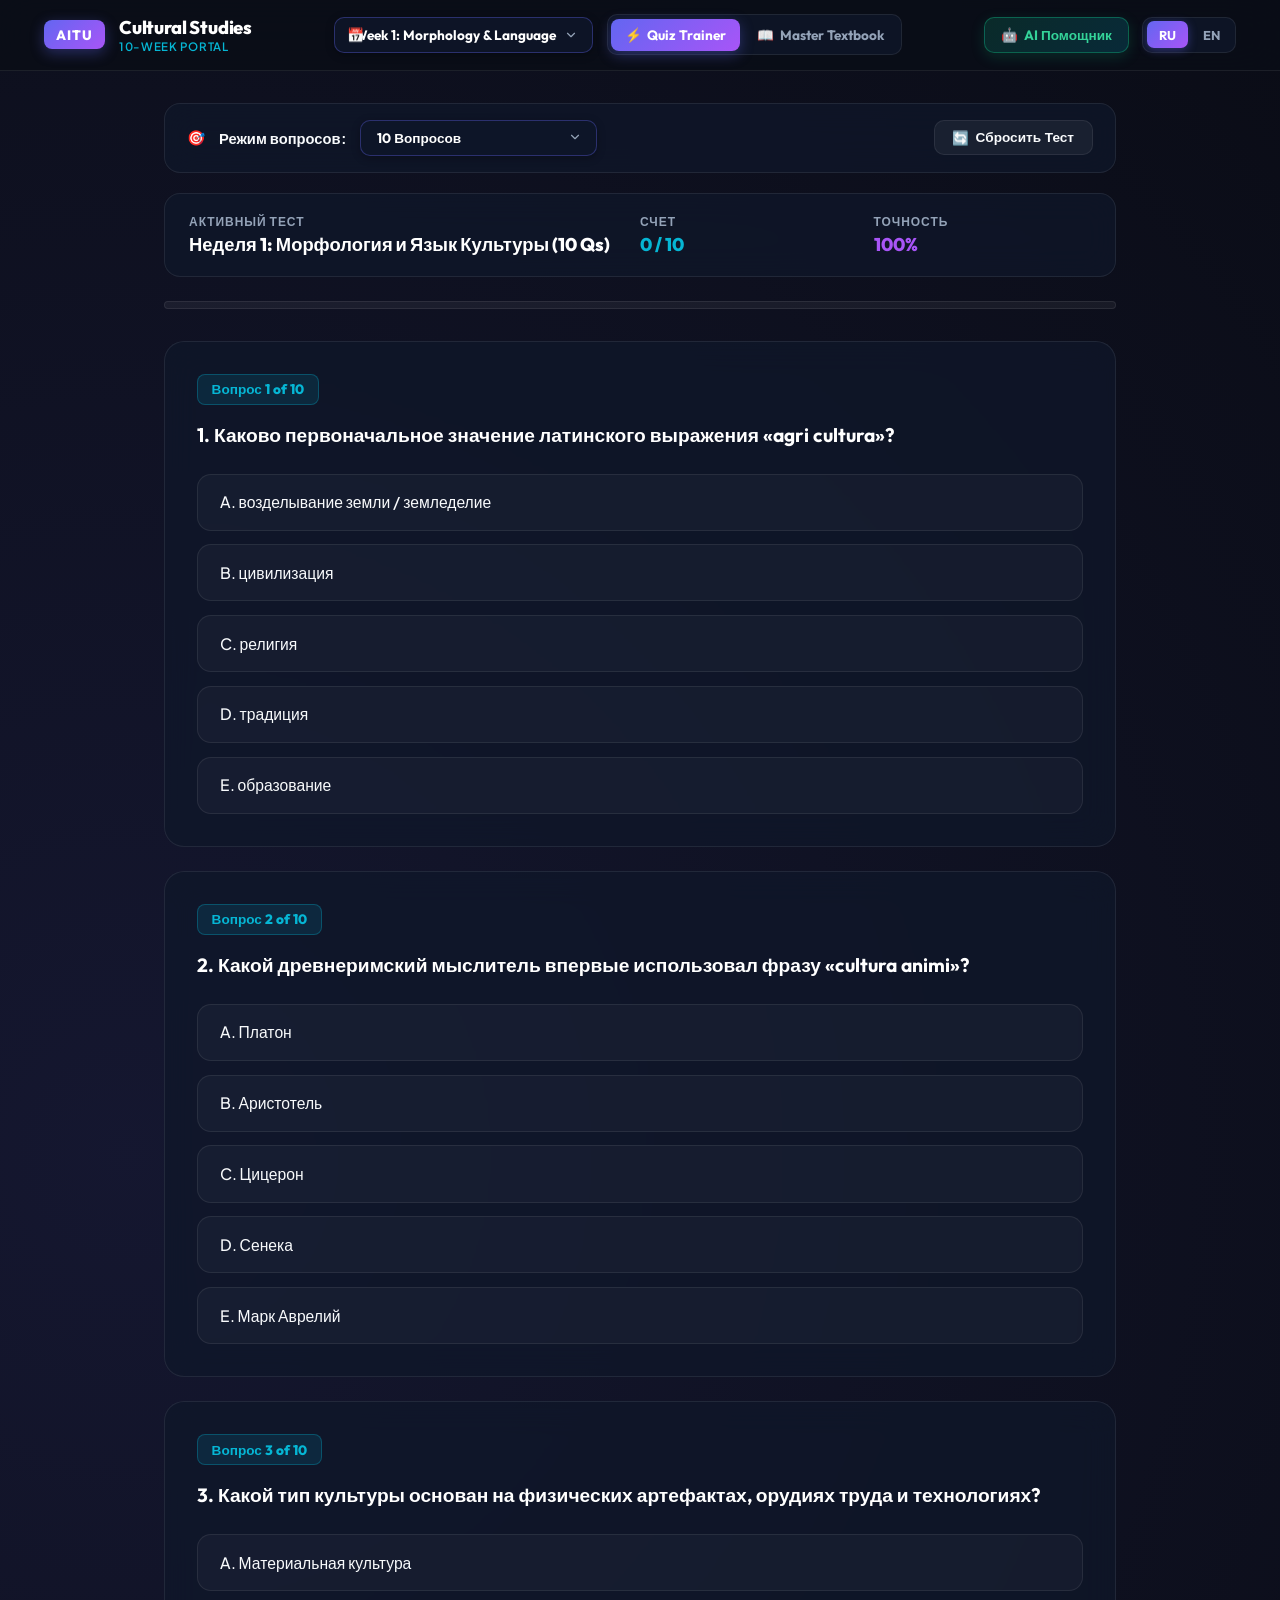
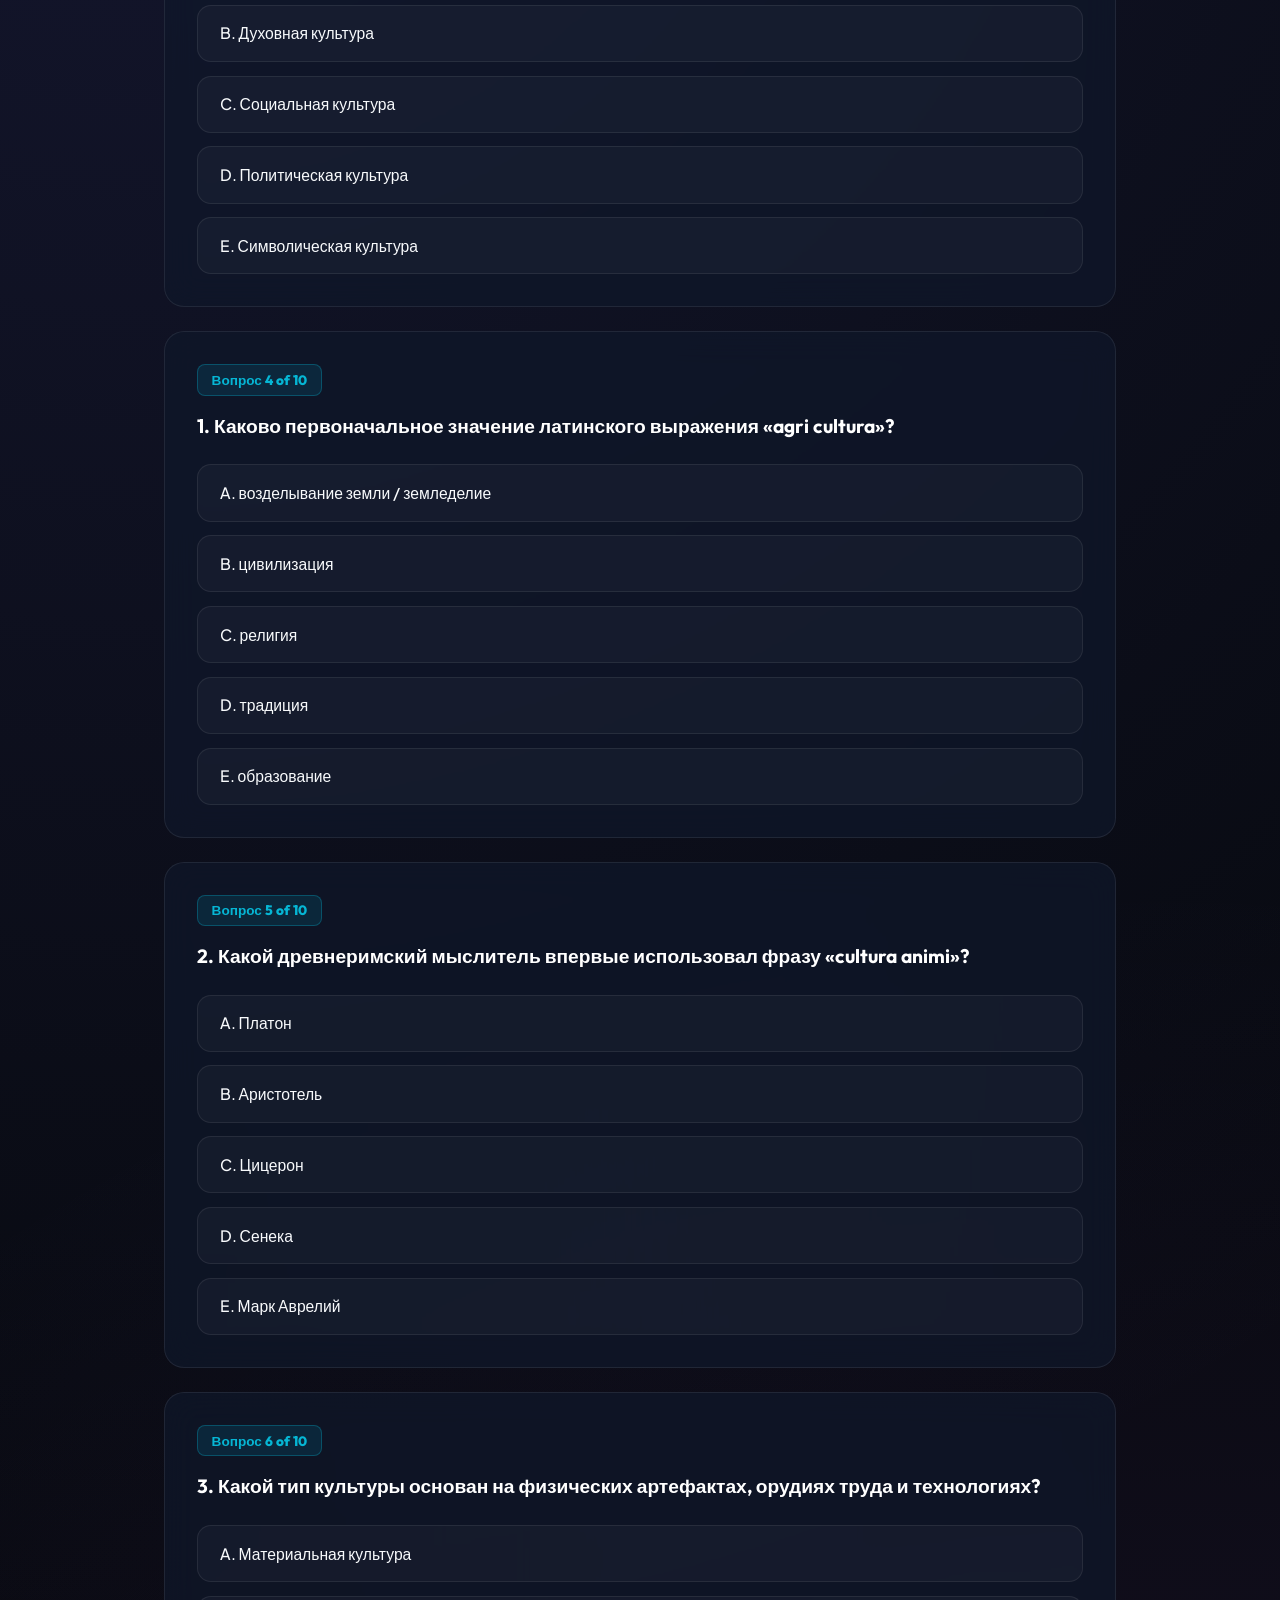
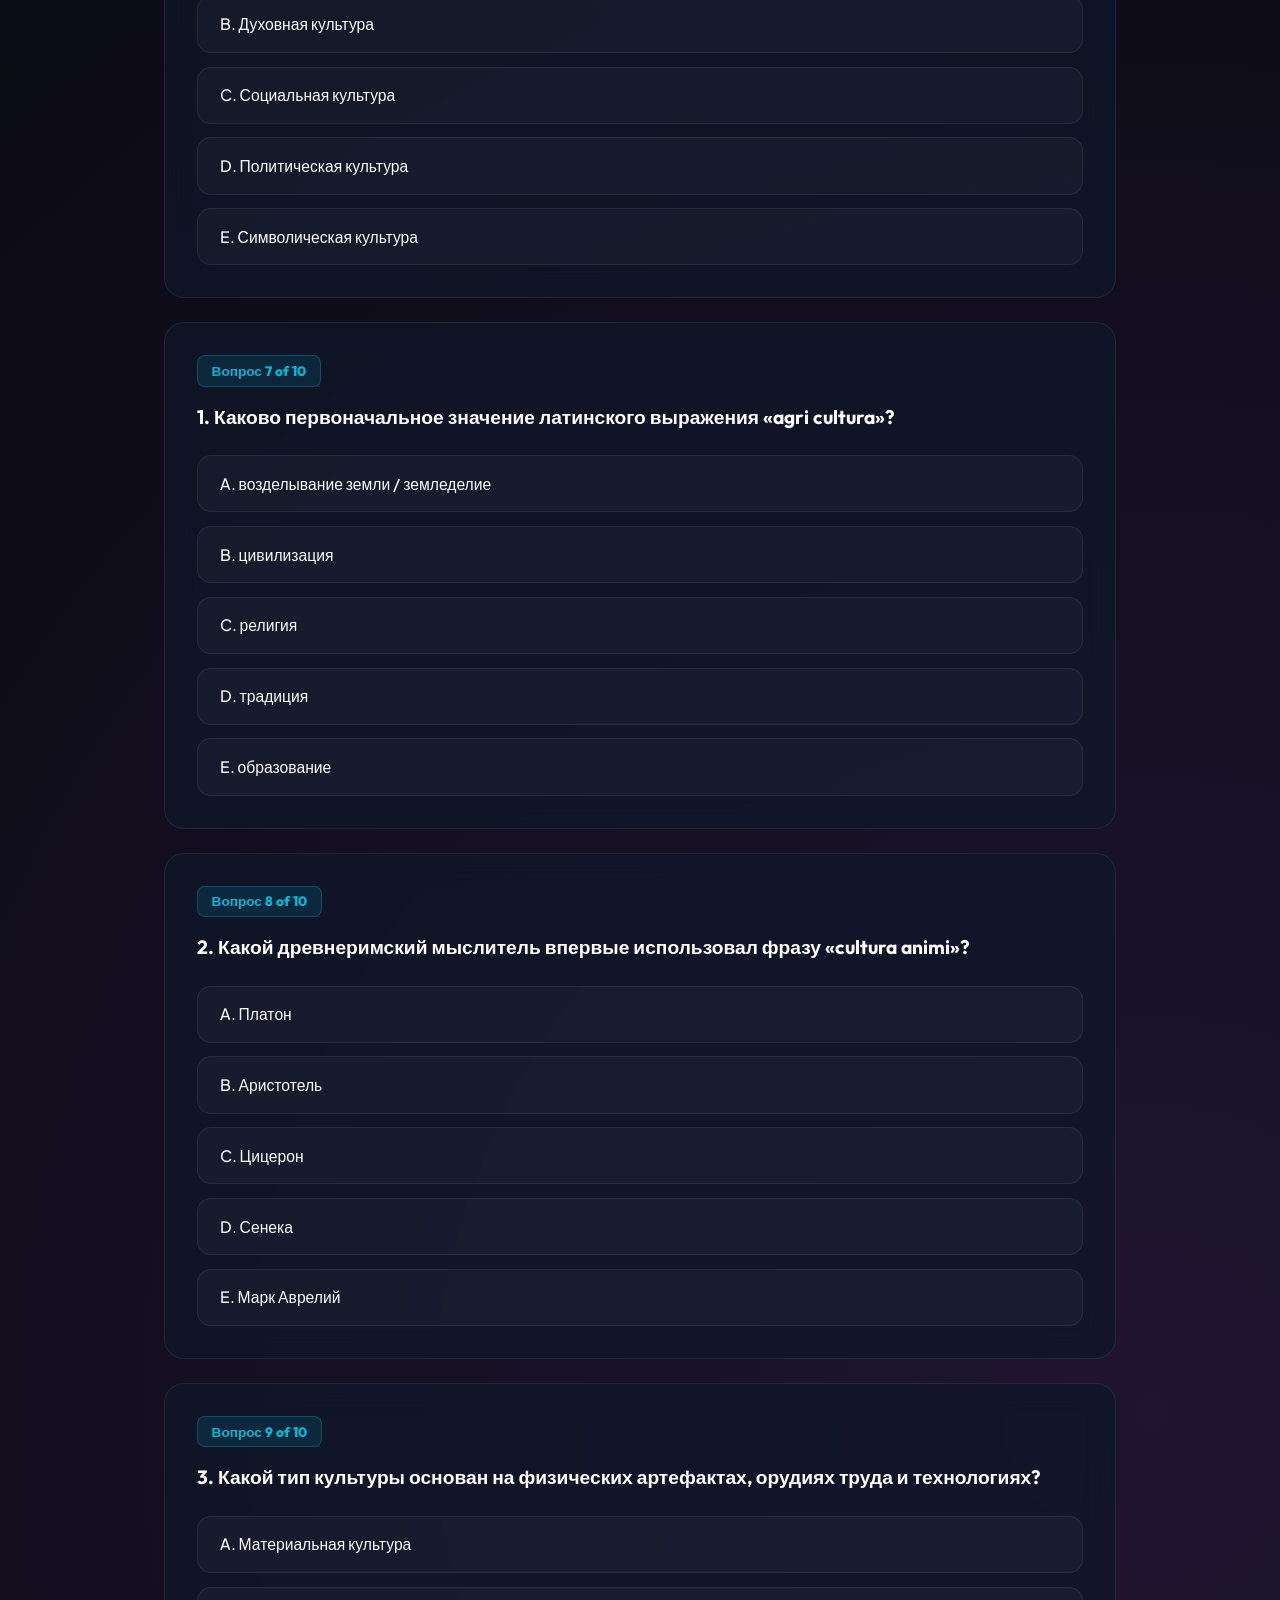
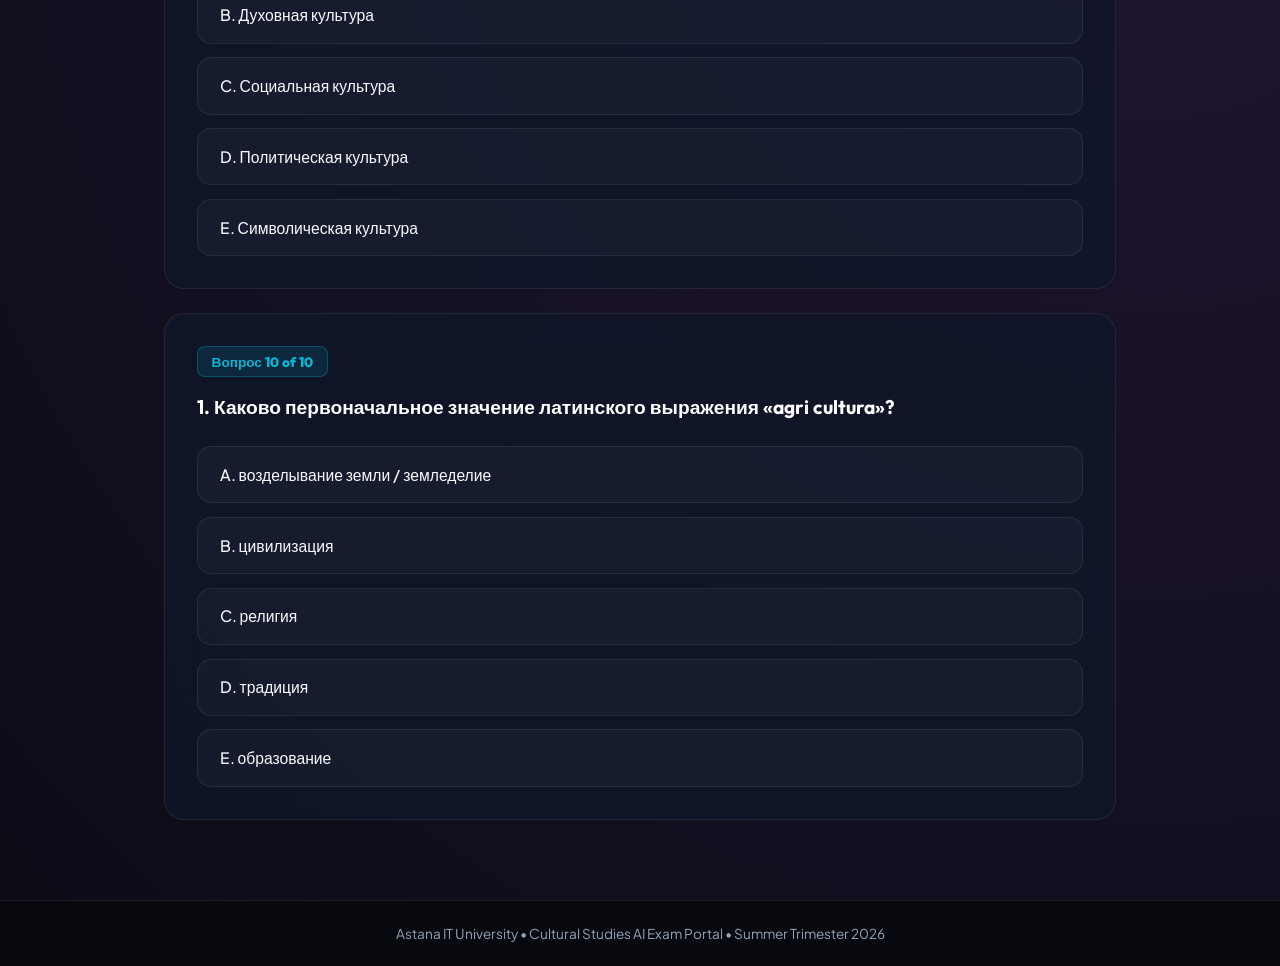
==== website/index.html @ 7fe69f66 "Rewrite all 20 web textbook chapters and fix critical script-loading bug Content: - Rewrite every RU" ====
<!DOCTYPE html>
<html lang="ru">
<head>
    <meta charset="UTF-8">
    <meta name="viewport" content="width=device-width, initial-scale=1.0, maximum-scale=1.0, user-scalable=no">
    <title>Cultural Studies — Mobile Optimized Exam & AI Assistant Portal</title>
    <!-- Google Fonts -->
    <link rel="preconnect" href="https://fonts.googleapis.com">
    <link rel="preconnect" href="https://fonts.gstatic.com" crossorigin>
    <link href="https://fonts.googleapis.com/css2?family=Plus+Jakarta+Sans:wght@400;500;600;700;800&family=Outfit:wght@500;600;700;800&display=swap" rel="stylesheet">
    <link rel="stylesheet" href="css/styles.css?v=20260728_8">
</head>
<body>

    <!-- Premium Glass Header Navigation -->
    <header class="app-header">
        <div class="header-container">
            <!-- Brand Logo -->
            <div class="logo-group">
                <div class="logo-badge">AITU</div>
                <div class="logo-text">
                    <span class="brand-title">Cultural Studies</span>
                    <span class="brand-sub" id="app-logo-title">10-Week Portal</span>
                </div>
            </div>

            <!-- Header Middle: Week Selector & View Mode -->
            <div class="header-center">
                <!-- Scalable 10-Week Selector Dropdown -->
                <div class="custom-select-wrapper">
                    <span class="select-icon">📅</span>
                    <select id="week-select-dropdown" class="custom-select" onchange="switchWeek(this.value)">
                        <option value="1" selected>Week 1: Morphology & Language</option>
                        <option value="2">Week 2: Semiotics & Anatomy</option>
                        <option value="3" disabled>🔒 Week 3 (Upcoming)</option>
                        <option value="4" disabled>🔒 Week 4 (Upcoming)</option>
                        <option value="5" disabled>🔒 Week 5 (Upcoming)</option>
                        <option value="6" disabled>🔒 Week 6 (Upcoming)</option>
                        <option value="7" disabled>🔒 Week 7 (Upcoming)</option>
                        <option value="8" disabled>🔒 Week 8 (Upcoming)</option>
                        <option value="9" disabled>🔒 Week 9 (Upcoming)</option>
                        <option value="10" disabled>🔒 Week 10 (Upcoming)</option>
                        <option value="all">🔥 Full Course Mega-Test</option>
                    </select>
                </div>

                <!-- Main View Toggle -->
                <div class="view-toggle-group">
                    <button class="view-btn active" id="tab-quiz" onclick="switchMainView('quiz')">
                        <span class="btn-icon">⚡</span> <span id="txt-tab-quiz">Quiz Trainer</span>
                    </button>
                    <button class="view-btn highlight-btn" id="tab-main" onclick="switchMainView('main')">
                        <span class="btn-icon">📖</span> <span id="txt-tab-main">Master Textbook</span>
                    </button>
                </div>
            </div>

            <!-- Header Right: AI Assistant & Language Switcher -->
            <div class="header-right">
                <!-- AI Quick Answer Trigger Button -->
                <button class="ai-trigger-btn" onclick="toggleAiDrawer()">
                    <span class="ai-sparkle">🤖</span>
                    <span id="txt-ai-btn">AI Exam Assistant</span>
                </button>

                <!-- Instant Segmented Language Switcher -->
                <div class="lang-segmented-control">
                    <button class="lang-segment active" id="lang-ru" onclick="switchLanguage('ru')">RU</button>
                    <button class="lang-segment" id="lang-en" onclick="switchLanguage('en')">EN</button>
                </div>
            </div>
        </div>
    </header>

    <!-- Floating AI Oral Answer Drawer (Mobile Bottom Sheet) -->
    <div class="ai-drawer" id="ai-drawer">
        <div class="ai-drawer-header">
            <div class="ai-title">
                <span class="ai-icon">🤖</span>
                <div>
                    <h3>AI Oral Exam Helper</h3>
                    <p id="ai-subtitle">Direct English oral exam answer</p>
                </div>
            </div>
            <button class="ai-close-btn" onclick="toggleAiDrawer()">✕</button>
        </div>
        
        <div class="ai-drawer-body">
            <div class="ai-input-group">
                <textarea id="ai-prompt-input" rows="2" placeholder="Задайте вопрос учителя (напр. 'В чем суть Cultura Animi Цицерона?')..."></textarea>
                <button class="ai-submit-btn" id="ai-submit-btn" onclick="askAiAssistant()">
                    <span>⚡ Получить ответ из лекций</span>
                </button>
            </div>

            <!-- Output Box -->
            <div class="ai-output-box" id="ai-output-box" style="display: none;">
                <div class="ai-status" id="ai-status-indicator">✨ Direct English Answer:</div>
                <div class="ai-response-text" id="ai-response-text"></div>
                <button class="ai-copy-btn" onclick="copyAiResponse()">📋 Copy Text</button>
            </div>
        </div>
    </div>

    <!-- Main Container -->
    <main class="main-content">
        <div class="content-wrapper">

            <!-- Controls & Selector Bar (For Quiz Mode) -->
            <div class="control-panel" id="quiz-control-panel">
                <div class="mode-selector">
                    <span class="panel-icon">🎯</span>
                    <label for="q-count-select" id="lbl-q-mode">Questions Mode:</label>
                    <div class="custom-select-wrapper small-select">
                        <select id="q-count-select" class="custom-select" onchange="changeQuestionCount(this.value)">
                            <option value="10" selected>10 Questions</option>
                            <option value="30">30 Questions</option>
                            <option value="50">50 Questions</option>
                            <option value="100">100 Questions (Mega Mode)</option>
                        </select>
                    </div>
                </div>
                <button class="reset-btn" id="btn-restart" onclick="resetCurrentQuiz()">
                    <span class="btn-icon">🔄</span> Restart Test
                </button>
            </div>

            <!-- Stats Bar (For Quiz Mode) -->
            <div class="stats-bar" id="quiz-stats-bar">
                <div class="stat-card">
                    <span class="stat-label" id="lbl-active-test">Active Test</span>
                    <span class="stat-value" id="quiz-title">Week 1: Morphology & Language</span>
                </div>
                <div class="stat-card">
                    <span class="stat-label" id="lbl-score">Score</span>
                    <span class="stat-value highlight-cyan" id="score-counter">0 / 10</span>
                </div>
                <div class="stat-card">
                    <span class="stat-label" id="lbl-accuracy">Accuracy</span>
                    <span class="stat-value highlight-purple" id="accuracy-counter">100%</span>
                </div>
            </div>

            <!-- Progress Bar (For Quiz Mode) -->
            <div class="progress-container" id="quiz-progress-container">
                <div class="progress-bar" id="progress-bar"></div>
            </div>

            <!-- Quiz Questions Container -->
            <div class="quiz-container" id="quiz-container">
                <!-- Dynamically populated by JS -->
            </div>

            <!-- Master Study Guide Reader Container (For Main Mode) -->
            <div class="reader-container" id="reader-container" style="display: none;">
                <!-- Book Navigation Bar -->
                <div class="book-nav-bar">
                    <div class="reader-controls">
                        <button class="reader-btn active" id="btn-read-week1" onclick="loadReaderWeek(1)">
                            <span>📘 Week 1 Textbook</span>
                        </button>
                        <button class="reader-btn" id="btn-read-week2" onclick="loadReaderWeek(2)">
                            <span>📙 Week 2 Textbook</span>
                        </button>
                    </div>

                    <!-- Chapter Flip Controls -->
                    <div class="chapter-flip-controls">
                        <button class="flip-btn" onclick="prevChapter()">◄ <span id="lbl-prev-chap">Назад</span></button>
                        <div class="custom-select-wrapper small-select">
                            <select id="chapter-select-dropdown" class="custom-select" onchange="jumpToChapter(this.value)">
                                <!-- Dynamically populated by JS -->
                            </select>
                        </div>
                        <button class="flip-btn" onclick="nextChapter()"><span id="lbl-next-chap">Вперед</span> ►</button>
                        <button class="flip-btn show-all-btn" onclick="showFullBook()"><span id="lbl-all-chap">Весь текст</span></button>
                    </div>
                </div>

                <!-- Reader Text Box -->
                <div class="reader-content card-glass" id="reader-text-area">
                    <!-- Master Guide Content dynamically rendered chapter by chapter -->
                </div>
            </div>

        </div>
    </main>

    <footer class="app-footer">
        <p>Astana IT University • Cultural Studies AI Exam Portal • Summer Trimester 2026</p>
    </footer>

    <!-- Относительно website/ это тот же самый website/js/app.js — единственный источник данных. -->
    <script src="js/app.js?v=20260728_8"></script>
</body>
</html>
---- website/css/styles.css ----
/* ==========================================================================
   CULTURAL STUDIES PREMIUM DARK GLASSMORPHISM DESIGN SYSTEM
   ========================================================================== */

:root {
    --bg-dark: #07090e;
    --bg-card: rgba(15, 23, 42, 0.75);
    --bg-card-hover: rgba(30, 41, 59, 0.85);
    --border-color: rgba(255, 255, 255, 0.08);
    --border-glow: rgba(99, 102, 241, 0.4);
    
    --accent-indigo: #6366f1;
    --accent-purple: #a855f7;
    --accent-cyan: #06b6d4;
    --accent-amber: #f59e0b;
    --accent-emerald: #10b981;
    --success: #10b981;
    --error: #ef4444;
    
    --text-main: #f8fafc;
    --text-muted: #94a3b8;
    --font-heading: 'Outfit', 'Plus Jakarta Sans', sans-serif;
    --font-body: 'Plus Jakarta Sans', sans-serif;
}

* {
    box-sizing: border-box;
    margin: 0;
    padding: 0;
}

body {
    background-color: var(--bg-dark);
    background-image: 
        radial-gradient(circle at 10% 20%, rgba(99, 102, 241, 0.15) 0%, transparent 45%),
        radial-gradient(circle at 90% 80%, rgba(168, 85, 247, 0.15) 0%, transparent 45%);
    color: var(--text-main);
    font-family: var(--font-body);
    min-height: 100vh;
    display: flex;
    flex-direction: column;
    -webkit-font-smoothing: antialiased;
}

/* Premium Header Nav */
.app-header {
    background: rgba(10, 14, 23, 0.92);
    backdrop-filter: blur(20px);
    -webkit-backdrop-filter: blur(20px);
    border-bottom: 1px solid var(--border-color);
    position: sticky;
    top: 0;
    z-index: 1000;
}

.header-container {
    max-width: 1240px;
    margin: 0 auto;
    padding: 0.9rem 1.5rem;
    display: flex;
    align-items: center;
    justify-content: space-between;
    gap: 1.25rem;
}

/* Brand Logo */
.logo-group {
    display: flex;
    align-items: center;
    gap: 0.85rem;
    flex-shrink: 0;
}

.logo-badge {
    background: linear-gradient(135deg, var(--accent-indigo), var(--accent-purple));
    color: #fff;
    font-family: var(--font-heading);
    font-weight: 800;
    font-size: 0.85rem;
    padding: 0.35rem 0.75rem;
    border-radius: 8px;
    letter-spacing: 0.08em;
    box-shadow: 0 4px 14px rgba(99, 102, 241, 0.35);
}

.logo-text {
    display: flex;
    flex-direction: column;
}

.brand-title {
    font-family: var(--font-heading);
    font-size: 1.15rem;
    font-weight: 800;
    color: #fff;
    letter-spacing: -0.01em;
    white-space: nowrap;
}

.brand-sub {
    font-size: 0.72rem;
    font-weight: 600;
    color: var(--accent-cyan);
    text-transform: uppercase;
    letter-spacing: 0.06em;
}

/* Header Middle: Week Selector & View Mode */
.header-center {
    display: flex;
    align-items: center;
    gap: 0.85rem;
    flex-wrap: nowrap;
}

/* Header Right: AI Assistant & Language Switcher */
.header-right {
    display: flex;
    align-items: center;
    gap: 0.85rem;
    flex-shrink: 0;
}

/* Instant Segmented Language Control */
.lang-segmented-control {
    display: flex;
    background: rgba(15, 23, 42, 0.8);
    border: 1px solid var(--border-color);
    border-radius: 10px;
    padding: 0.2rem;
    gap: 0.2rem;
}

.lang-segment {
    background: transparent;
    border: none;
    color: var(--text-muted);
    font-family: var(--font-heading);
    font-weight: 700;
    font-size: 0.8rem;
    padding: 0.35rem 0.75rem;
    border-radius: 7px;
    cursor: pointer;
    transition: all 0.25s ease;
}

.lang-segment.active {
    background: linear-gradient(135deg, var(--accent-indigo), var(--accent-purple));
    color: #fff;
    box-shadow: 0 2px 10px rgba(99, 102, 241, 0.4);
}

/* AI Trigger Button in Header */
.ai-trigger-btn {
    background: linear-gradient(135deg, rgba(16, 185, 129, 0.18), rgba(6, 182, 212, 0.18));
    border: 1px solid rgba(16, 185, 129, 0.4);
    color: #34d399;
    font-family: var(--font-heading);
    font-weight: 700;
    font-size: 0.85rem;
    padding: 0.5rem 1rem;
    border-radius: 10px;
    cursor: pointer;
    transition: all 0.25s ease;
    display: flex;
    align-items: center;
    gap: 0.4rem;
    white-space: nowrap;
    box-shadow: 0 4px 14px rgba(16, 185, 129, 0.18);
}

.ai-trigger-btn:hover {
    background: linear-gradient(135deg, var(--accent-emerald), var(--accent-cyan));
    color: #fff;
    box-shadow: 0 6px 20px rgba(16, 185, 129, 0.4);
    transform: translateY(-1px);
}

/* Custom Styled Select Dropdown */
.custom-select-wrapper {
    position: relative;
    display: flex;
    align-items: center;
}

.select-icon {
    position: absolute;
    left: 0.85rem;
    font-size: 0.85rem;
    pointer-events: none;
    z-index: 2;
}

.custom-select {
    appearance: none;
    -webkit-appearance: none;
    background: rgba(15, 23, 42, 0.85) url("data:image/svg+xml;charset=UTF-8,%3csvg xmlns='http://www.w3.org/2000/svg' viewBox='0 0 24 24' fill='none' stroke='%2394a3b8' stroke-width='2' stroke-linecap='round' stroke-linejoin='round'%3e%3cpolyline points='6 9 12 15 18 9'%3e%3c/polyline%3e%3c/svg%3e") no-repeat right 0.85rem center;
    background-size: 0.9rem;
    border: 1px solid rgba(99, 102, 241, 0.35);
    color: #fff;
    font-family: var(--font-heading);
    font-weight: 700;
    font-size: 0.85rem;
    padding: 0.5rem 2.2rem 0.5rem 1.2rem;
    border-radius: 10px;
    outline: none;
    cursor: pointer;
    transition: all 0.25s ease;
    box-shadow: 0 2px 8px rgba(0, 0, 0, 0.3);
}

.custom-select:hover {
    border-color: var(--accent-indigo);
    box-shadow: 0 0 12px rgba(99, 102, 241, 0.3);
}

.custom-select option {
    background: #0f172a;
    color: #fff;
    padding: 0.5rem;
}

/* Specific styling for Chapter Select Dropdown */
#chapter-select-dropdown {
    min-width: 220px;
    max-width: 320px;
    text-overflow: ellipsis;
    white-space: nowrap;
    overflow: hidden;
}

/* View Toggle Buttons */
.view-toggle-group {
    display: flex;
    background: rgba(15, 23, 42, 0.8);
    border: 1px solid var(--border-color);
    padding: 0.2rem;
    border-radius: 10px;
    gap: 0.25rem;
}

.view-btn {
    background: transparent;
    border: none;
    color: var(--text-muted);
    font-family: var(--font-heading);
    font-weight: 700;
    font-size: 0.85rem;
    padding: 0.45rem 0.85rem;
    border-radius: 8px;
    cursor: pointer;
    transition: all 0.25s ease;
    display: flex;
    align-items: center;
    gap: 0.35rem;
    white-space: nowrap;
}

.view-btn:hover {
    color: #fff;
    background: rgba(255, 255, 255, 0.05);
}

.view-btn.active {
    background: linear-gradient(135deg, var(--accent-indigo), var(--accent-purple));
    color: #fff;
    box-shadow: 0 4px 14px rgba(99, 102, 241, 0.35);
}

.highlight-btn.active {
    background: linear-gradient(135deg, var(--accent-amber), #d97706) !important;
    box-shadow: 0 4px 14px rgba(245, 158, 11, 0.35) !important;
}

/* Floating AI Assistant Drawer */
.ai-drawer {
    position: fixed;
    top: 4.8rem;
    right: 1.5rem;
    width: 380px;
    max-width: 92vw;
    background: rgba(15, 23, 42, 0.95);
    backdrop-filter: blur(24px);
    border: 1px solid rgba(16, 185, 129, 0.4);
    border-radius: 20px;
    box-shadow: 0 20px 50px rgba(0, 0, 0, 0.7);
    z-index: 2000;
    display: none;
    flex-direction: column;
    overflow: hidden;
    animation: fadeInSlide 0.3s ease;
}

@keyframes fadeInSlide {
    from { opacity: 0; transform: translateY(-10px); }
    to { opacity: 1; transform: translateY(0); }
}

.ai-drawer-header {
    background: rgba(16, 185, 129, 0.12);
    border-bottom: 1px solid rgba(16, 185, 129, 0.2);
    padding: 1rem 1.25rem;
    display: flex;
    align-items: center;
    justify-content: space-between;
}

.ai-title {
    display: flex;
    align-items: center;
    gap: 0.65rem;
}

.ai-icon {
    font-size: 1.5rem;
}

.ai-title h3 {
    font-family: var(--font-heading);
    font-size: 1rem;
    font-weight: 800;
    color: #fff;
}

.ai-title p {
    font-size: 0.72rem;
    color: #34d399;
}

.ai-close-btn {
    background: transparent;
    border: none;
    color: var(--text-muted);
    font-size: 1.1rem;
    cursor: pointer;
    transition: color 0.2s ease;
}

.ai-close-btn:hover {
    color: #fff;
}

.ai-drawer-body {
    padding: 1.25rem;
    display: flex;
    flex-direction: column;
    gap: 1rem;
}

.ai-input-group {
    display: flex;
    flex-direction: column;
    gap: 0.75rem;
}

.ai-input-group textarea {
    background: rgba(7, 9, 14, 0.8);
    border: 1px solid var(--border-color);
    border-radius: 12px;
    padding: 0.85rem;
    color: #fff;
    font-family: var(--font-body);
    font-size: 0.9rem;
    outline: none;
    resize: none;
    transition: border-color 0.2s ease;
}

.ai-input-group textarea:focus {
    border-color: var(--accent-emerald);
}

.ai-submit-btn {
    background: linear-gradient(135deg, var(--accent-emerald), var(--accent-cyan));
    border: none;
    color: #fff;
    font-family: var(--font-heading);
    font-weight: 700;
    font-size: 0.9rem;
    padding: 0.65rem;
    border-radius: 10px;
    cursor: pointer;
    transition: all 0.2s ease;
    box-shadow: 0 4px 12px rgba(16, 185, 129, 0.3);
}

.ai-submit-btn:hover {
    box-shadow: 0 6px 18px rgba(16, 185, 129, 0.45);
    transform: translateY(-1px);
}

/* AI Response Box */
.ai-output-box {
    background: rgba(7, 9, 14, 0.9);
    border: 1px solid rgba(16, 185, 129, 0.3);
    border-radius: 14px;
    padding: 1rem;
    display: flex;
    flex-direction: column;
    gap: 0.75rem;
}

.ai-status {
    font-size: 0.78rem;
    font-weight: 700;
    color: #34d399;
    text-transform: uppercase;
    letter-spacing: 0.05em;
}

.ai-response-text {
    font-size: 0.95rem;
    line-height: 1.6;
    color: #f1f5f9;
    font-weight: 500;
}

.ai-copy-btn {
    background: rgba(255, 255, 255, 0.05);
    border: 1px solid var(--border-color);
    color: var(--text-main);
    font-family: var(--font-heading);
    font-size: 0.8rem;
    font-weight: 600;
    padding: 0.4rem 0.75rem;
    border-radius: 8px;
    cursor: pointer;
    align-self: flex-start;
    transition: all 0.2s ease;
}

.ai-copy-btn:hover {
    background: rgba(255, 255, 255, 0.1);
    color: #fff;
}

/* Main Layout */
.main-content {
    flex: 1;
    max-width: 1000px;
    width: 100%;
    margin: 0 auto;
    padding: 2rem 1.5rem;
}

/* Control Panel */
.control-panel {
    display: flex;
    justify-content: space-between;
    align-items: center;
    background: var(--bg-card);
    backdrop-filter: blur(16px);
    border: 1px solid var(--border-color);
    padding: 1rem 1.4rem;
    border-radius: 16px;
    margin-bottom: 1.25rem;
}

.mode-selector {
    display: flex;
    align-items: center;
    gap: 0.85rem;
    font-size: 0.92rem;
    font-weight: 700;
    color: var(--text-main);
}

.small-select .custom-select {
    padding-left: 1rem;
}

.reset-btn {
    background: rgba(255, 255, 255, 0.05);
    border: 1px solid var(--border-color);
    color: var(--text-main);
    padding: 0.55rem 1.1rem;
    border-radius: 10px;
    font-weight: 700;
    font-size: 0.85rem;
    cursor: pointer;
    transition: all 0.2s ease;
    display: flex;
    align-items: center;
    gap: 0.4rem;
}

.reset-btn:hover {
    background: rgba(239, 68, 68, 0.2);
    border-color: var(--error);
    color: #fff;
}

/* Stats Bar */
.stats-bar {
    display: grid;
    grid-template-columns: 2fr 1fr 1fr;
    gap: 1rem;
    align-items: center;
    background: var(--bg-card);
    backdrop-filter: blur(16px);
    border: 1px solid var(--border-color);
    padding: 1.25rem 1.5rem;
    border-radius: 16px;
    margin-bottom: 1.5rem;
}

.stat-card {
    display: flex;
    flex-direction: column;
    gap: 0.25rem;
}

.stat-label {
    font-size: 0.75rem;
    text-transform: uppercase;
    letter-spacing: 0.08em;
    color: var(--text-muted);
    font-weight: 700;
}

.stat-value {
    font-family: var(--font-heading);
    font-size: 1.15rem;
    font-weight: 800;
    color: #fff;
}

.stat-value.highlight-cyan {
    color: var(--accent-cyan);
}

.stat-value.highlight-purple {
    color: var(--accent-purple);
}

/* Progress Bar */
.progress-container {
    background: rgba(255, 255, 255, 0.05);
    height: 8px;
    border-radius: 999px;
    overflow: hidden;
    margin-bottom: 2rem;
    border: 1px solid var(--border-color);
}

.progress-bar {
    background: linear-gradient(90deg, var(--accent-cyan), var(--accent-indigo), var(--accent-purple));
    height: 100%;
    width: 0%;
    transition: width 0.4s ease;
}

/* Quiz Container & Cards */
.quiz-container {
    display: flex;
    flex-direction: column;
    gap: 1.5rem;
}

.question-card {
    background: var(--bg-card);
    backdrop-filter: blur(16px);
    border: 1px solid var(--border-color);
    border-radius: 20px;
    padding: 2rem;
    transition: transform 0.2s ease, border-color 0.25s ease, box-shadow 0.25s ease;
}

.question-card:hover {
    border-color: rgba(99, 102, 241, 0.35);
    box-shadow: 0 8px 30px rgba(0, 0, 0, 0.4);
}

.question-header {
    display: flex;
    justify-content: space-between;
    align-items: center;
    margin-bottom: 1rem;
}

.q-number {
    font-family: var(--font-heading);
    font-weight: 800;
    font-size: 0.85rem;
    color: var(--accent-cyan);
    background: rgba(6, 182, 212, 0.12);
    padding: 0.35rem 0.85rem;
    border-radius: 8px;
    border: 1px solid rgba(6, 182, 212, 0.3);
}

.q-title {
    font-family: var(--font-heading);
    font-size: 1.2rem;
    font-weight: 700;
    line-height: 1.5;
    color: #fff;
    margin-bottom: 1.5rem;
}

/* Options Grid */
.options-grid {
    display: flex;
    flex-direction: column;
    gap: 0.85rem;
}

.option-btn {
    background: rgba(255, 255, 255, 0.03);
    border: 1px solid var(--border-color);
    border-radius: 14px;
    padding: 1.1rem 1.35rem;
    color: var(--text-main);
    font-family: var(--font-body);
    font-size: 0.98rem;
    font-weight: 500;
    text-align: left;
    cursor: pointer;
    transition: all 0.25s ease;
    display: flex;
    align-items: center;
    justify-content: space-between;
}

.option-btn:hover:not(:disabled) {
    background: rgba(99, 102, 241, 0.14);
    border-color: var(--accent-indigo);
    transform: translateX(6px);
}

.option-btn.correct {
    background: rgba(16, 185, 129, 0.2) !important;
    border-color: var(--success) !important;
    color: #34d399 !important;
    font-weight: 700;
}

.option-btn.wrong {
    background: rgba(239, 68, 68, 0.2) !important;
    border-color: var(--error) !important;
    color: #f87171 !important;
}

.option-btn:disabled {
    cursor: default;
    opacity: 0.85;
}

/* Explanation Box */
.explanation-box {
    margin-top: 1.25rem;
    padding: 1.15rem 1.4rem;
    border-radius: 14px;
    font-size: 0.95rem;
    line-height: 1.6;
    display: none;
}

.explanation-box.show {
    display: block;
}

.explanation-box.correct {
    background: rgba(16, 185, 129, 0.12);
    border: 1px solid rgba(16, 185, 129, 0.35);
    color: #a7f3d0;
}

.explanation-box.wrong {
    background: rgba(239, 68, 68, 0.12);
    border: 1px solid rgba(239, 68, 68, 0.35);
    color: #fecaca;
}

/* Master Reader Container */
.reader-container {
    display: flex;
    flex-direction: column;
    gap: 1.25rem;
}

.book-nav-bar {
    display: flex;
    justify-content: space-between;
    align-items: center;
    background: var(--bg-card);
    backdrop-filter: blur(16px);
    border: 1px solid var(--border-color);
    padding: 0.85rem 1.25rem;
    border-radius: 16px;
    flex-wrap: wrap;
    gap: 0.85rem;
}

.reader-controls {
    display: flex;
    gap: 0.75rem;
}

.reader-btn {
    background: rgba(255, 255, 255, 0.04);
    border: 1px solid var(--border-color);
    color: var(--text-main);
    font-family: var(--font-heading);
    font-weight: 700;
    padding: 0.65rem 1.1rem;
    border-radius: 10px;
    cursor: pointer;
    transition: all 0.25s ease;
    font-size: 0.88rem;
}

.reader-btn:hover {
    background: rgba(255, 255, 255, 0.08);
}

.reader-btn.active {
    background: linear-gradient(135deg, var(--accent-amber), #d97706);
    color: #fff;
    border-color: var(--accent-amber);
    box-shadow: 0 4px 14px rgba(245, 158, 11, 0.35);
}

/* Chapter Flip Controls */
.chapter-flip-controls {
    display: flex;
    align-items: center;
    gap: 0.55rem;
    flex-wrap: wrap;
}

.flip-btn {
    background: rgba(255, 255, 255, 0.05);
    border: 1px solid var(--border-color);
    color: var(--text-main);
    font-family: var(--font-heading);
    font-weight: 700;
    font-size: 0.85rem;
    padding: 0.5rem 0.85rem;
    border-radius: 8px;
    cursor: pointer;
    transition: all 0.2s ease;
}

.flip-btn:hover {
    background: rgba(99, 102, 241, 0.2);
    border-color: var(--accent-indigo);
    color: #fff;
}

.show-all-btn {
    background: rgba(6, 182, 212, 0.15);
    border-color: rgba(6, 182, 212, 0.3);
    color: var(--accent-cyan);
}

.reader-content {
    background: var(--bg-card);
    backdrop-filter: blur(20px);
    border: 1px solid var(--border-color);
    border-radius: 20px;
    padding: 2.5rem;
    line-height: 1.8;
    font-size: 1.05rem;
    color: #e2e8f0;
}

.reader-content h1 {
    font-family: var(--font-heading);
    font-size: 1.85rem;
    font-weight: 800;
    color: var(--accent-amber);
    margin-bottom: 1.25rem;
    border-bottom: 1px solid var(--border-color);
    padding-bottom: 0.85rem;
}

.reader-content h2 {
    font-family: var(--font-heading);
    font-size: 1.4rem;
    font-weight: 700;
    color: var(--accent-cyan);
    margin-top: 1.8rem;
    margin-bottom: 0.85rem;
}

.reader-content h3 {
    font-family: var(--font-heading);
    font-size: 1.15rem;
    font-weight: 700;
    color: #fff;
    margin-top: 1.3rem;
    margin-bottom: 0.6rem;
}

.reader-content p {
    margin-bottom: 1.15rem;
}

.reader-content blockquote {
    background: rgba(99, 102, 241, 0.1);
    border-left: 4px solid var(--accent-indigo);
    padding: 1rem 1.25rem;
    border-radius: 0 12px 12px 0;
    margin: 1.25rem 0;
    font-style: italic;
}

.app-footer {
    border-top: 1px solid var(--border-color);
    padding: 1.5rem;
    text-align: center;
    color: var(--text-muted);
    font-size: 0.85rem;
    margin-top: 3rem;
    background: rgba(7, 9, 14, 0.95);
}

/* ==========================================================================
   ULTRA-SLEEK RESPONSIVE MOBILE OPTIMIZATIONS (PHONES <= 768PX & <= 480PX)
   ========================================================================== */
@media (max-width: 900px) {
    .header-container {
        flex-direction: column;
        align-items: stretch;
        gap: 0.85rem;
        padding: 0.85rem 1rem;
    }

    .logo-group {
        justify-content: space-between;
        width: 100%;
    }

    .header-center {
        width: 100%;
        justify-content: space-between;
    }

    .header-right {
        width: 100%;
        justify-content: space-between;
    }

    #week-select-dropdown {
        width: 100%;
    }
}

@media (max-width: 600px) {
    .main-content {
        padding: 1rem 0.75rem;
    }

    /* Mobile Stats Bar */
    .stats-bar {
        grid-template-columns: 1fr;
        gap: 0.75rem;
        padding: 1rem;
    }

    /* Mobile Control Panel */
    .control-panel {
        flex-direction: column;
        align-items: stretch;
        gap: 0.75rem;
    }

    .mode-selector {
        justify-content: space-between;
        width: 100%;
    }

    .reset-btn {
        width: 100%;
        justify-content: center;
    }

    /* Mobile Quiz Question Card */
    .question-card {
        padding: 1.25rem;
    }

    .q-title {
        font-size: 1.05rem;
    }

    .option-btn {
        padding: 0.95rem 1.1rem;
        font-size: 0.9rem;
    }

    /* Mobile Book Reader Navigation Bar */
    .book-nav-bar {
        flex-direction: column;
        align-items: stretch;
        padding: 0.85rem;
    }

    .reader-controls {
        width: 100%;
        display: grid;
        grid-template-columns: 1fr 1fr;
        gap: 0.5rem;
    }

    .reader-btn {
        width: 100%;
        text-align: center;
        padding: 0.6rem 0.5rem;
        font-size: 0.82rem;
    }

    .chapter-flip-controls {
        width: 100%;
        display: grid;
        grid-template-columns: 1fr 1fr;
        gap: 0.5rem;
    }

    .chapter-flip-controls .custom-select-wrapper {
        grid-column: span 2;
        width: 100%;
    }

    #chapter-select-dropdown {
        min-width: 100%;
        max-width: 100%;
        width: 100%;
        font-size: 0.85rem;
    }

    .show-all-btn {
        grid-column: span 2;
        text-align: center;
    }

    .reader-content {
        padding: 1.35rem 1rem;
        font-size: 0.95rem;
    }

    .reader-content h1 {
        font-size: 1.4rem;
    }

    .reader-content h2 {
        font-size: 1.2rem;
    }

    /* Mobile Phone iOS/Android Bottom Sheet Drawer for AI Assistant */
    .ai-drawer {
        top: auto;
        bottom: 0;
        right: 0;
        left: 0;
        width: 100vw;
        max-width: 100vw;
        border-radius: 24px 24px 0 0;
        box-shadow: 0 -10px 40px rgba(0, 0, 0, 0.8);
        animation: slideUpBottom 0.3s ease;
    }

    @keyframes slideUpBottom {
        from { transform: translateY(100%); }
        to { transform: translateY(0); }
    }
}
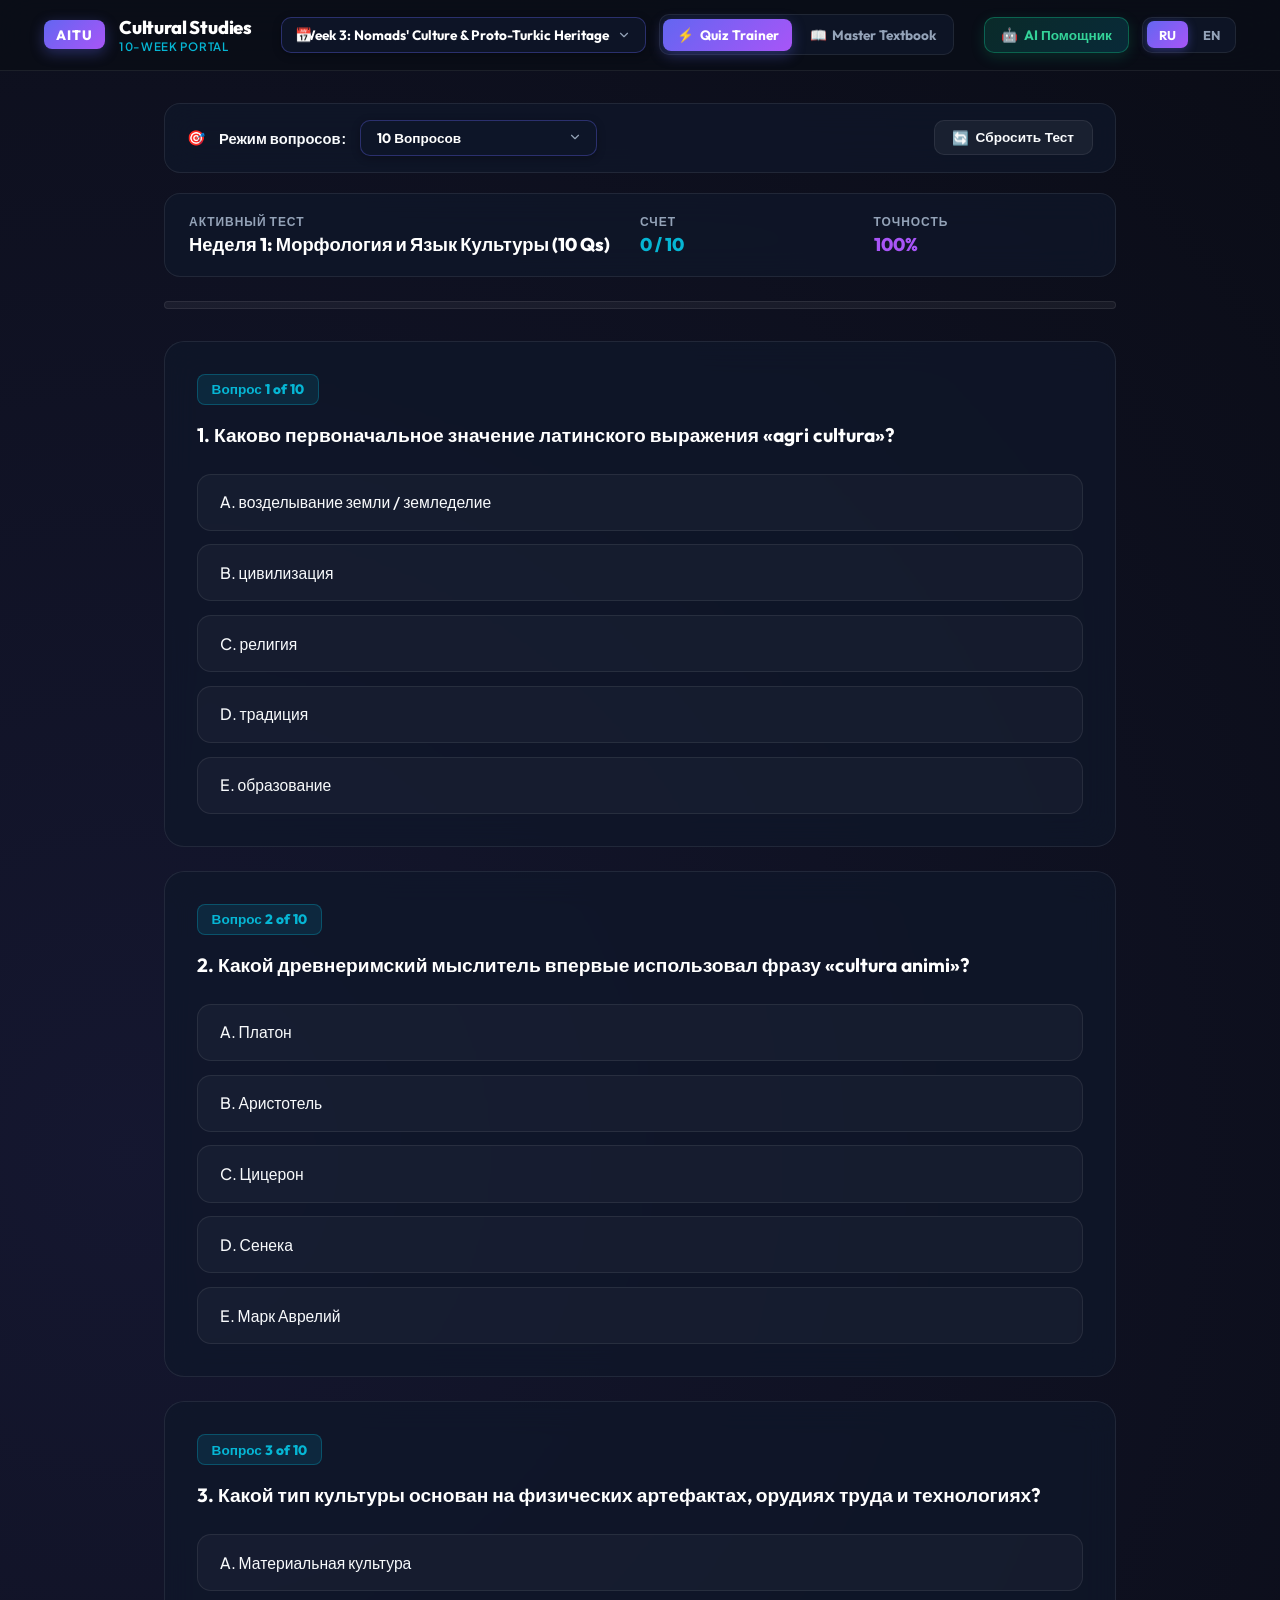
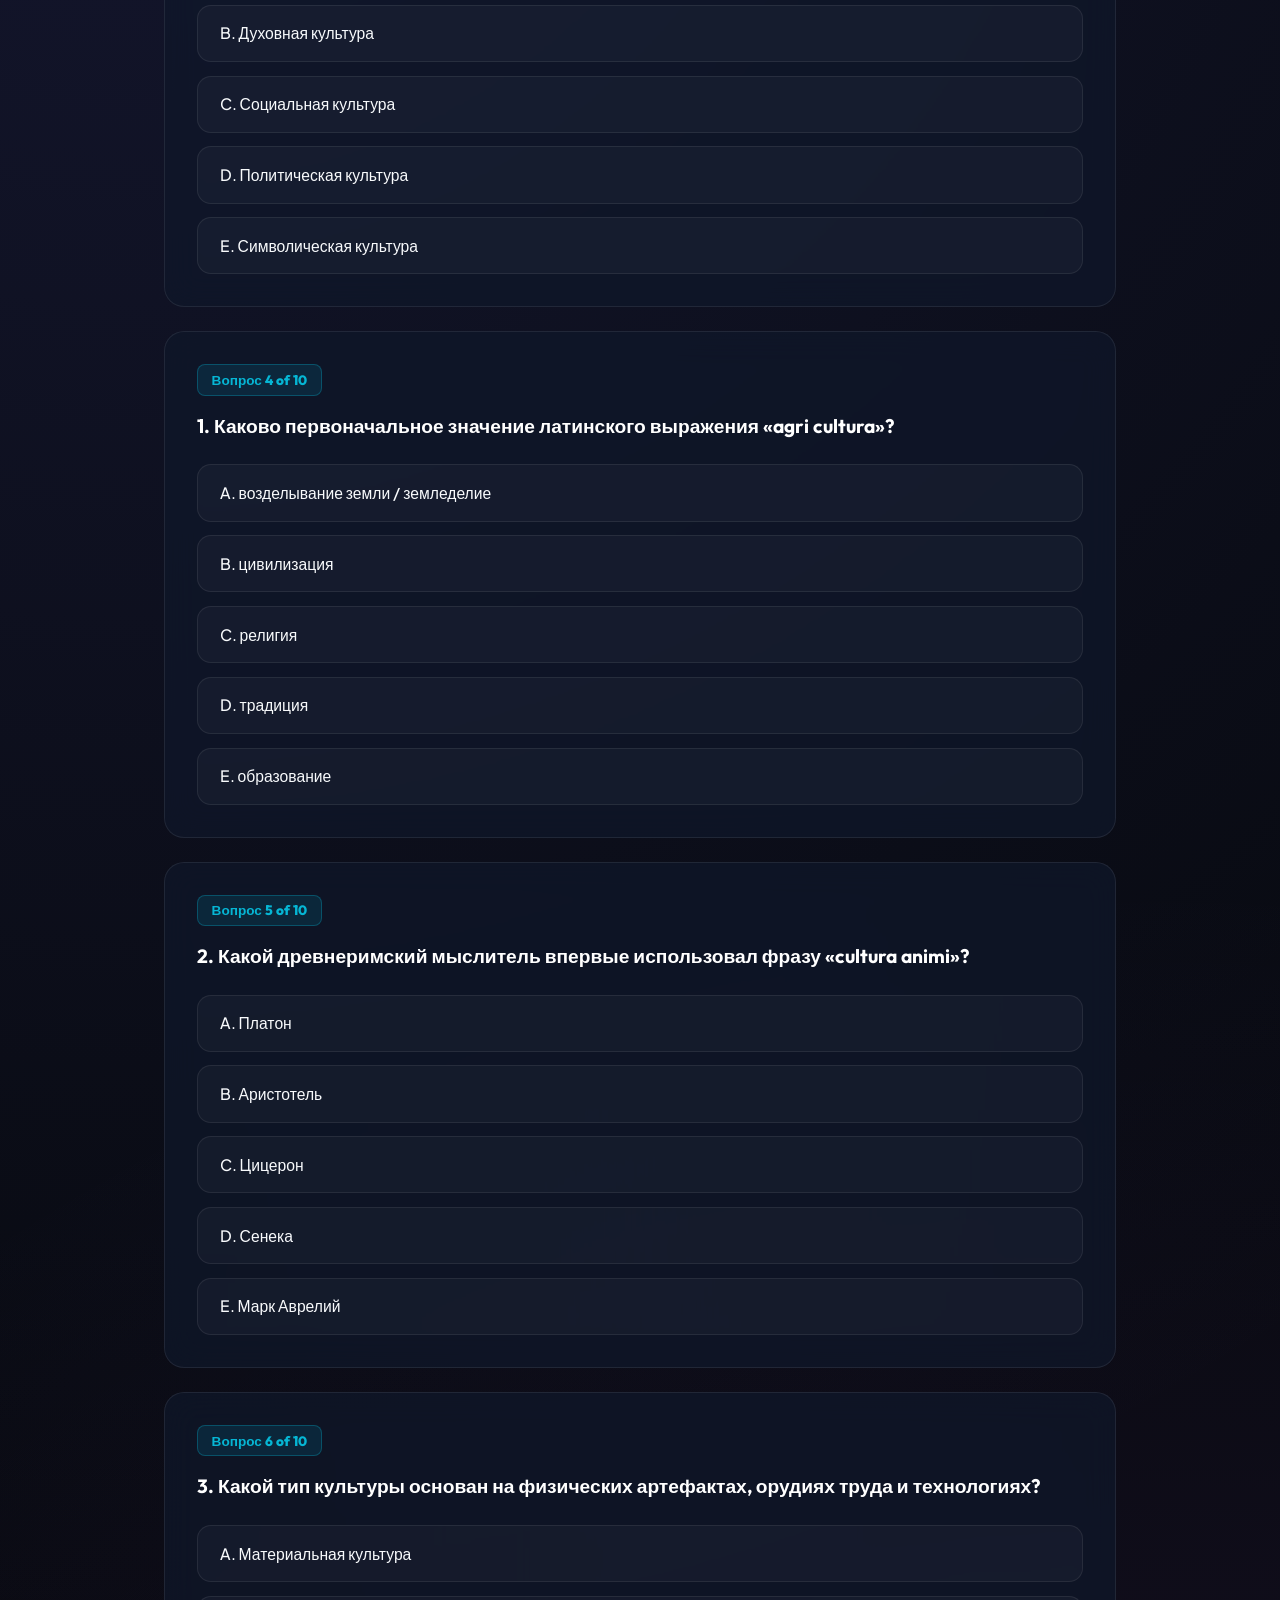
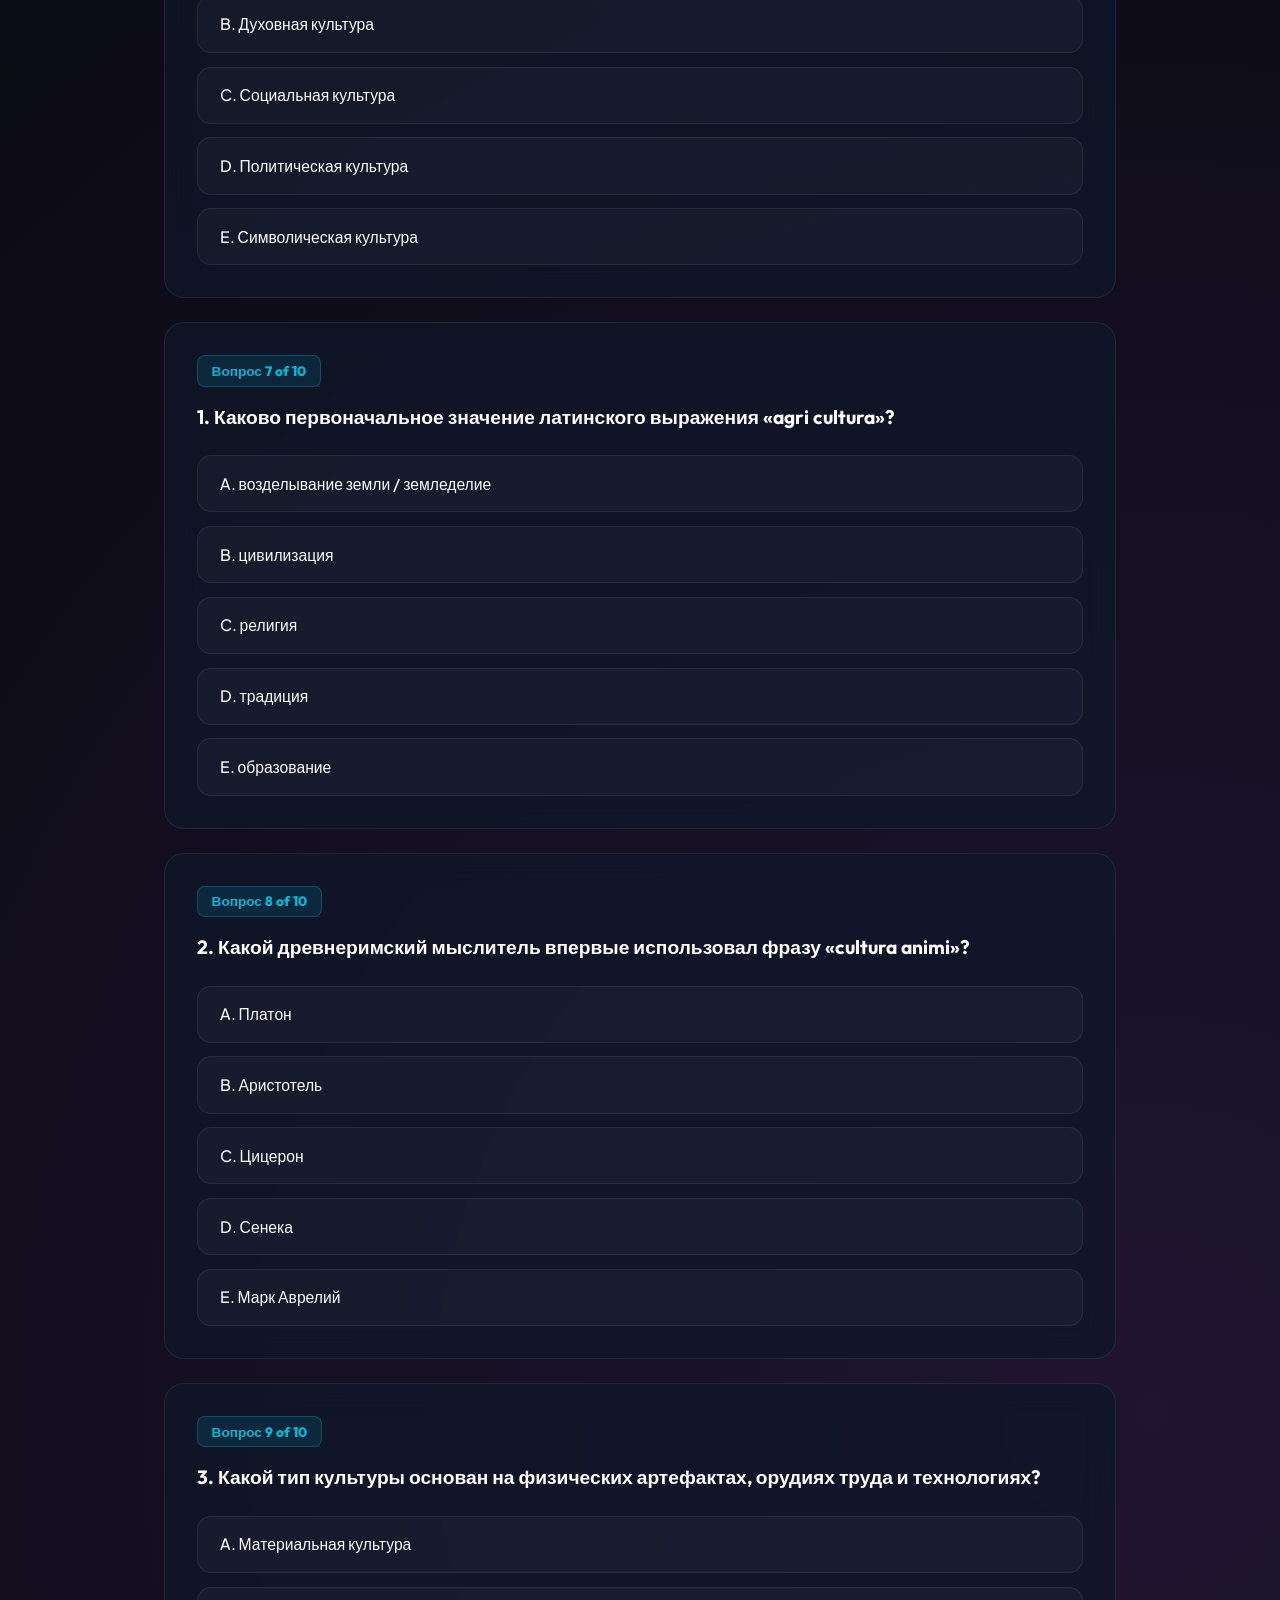
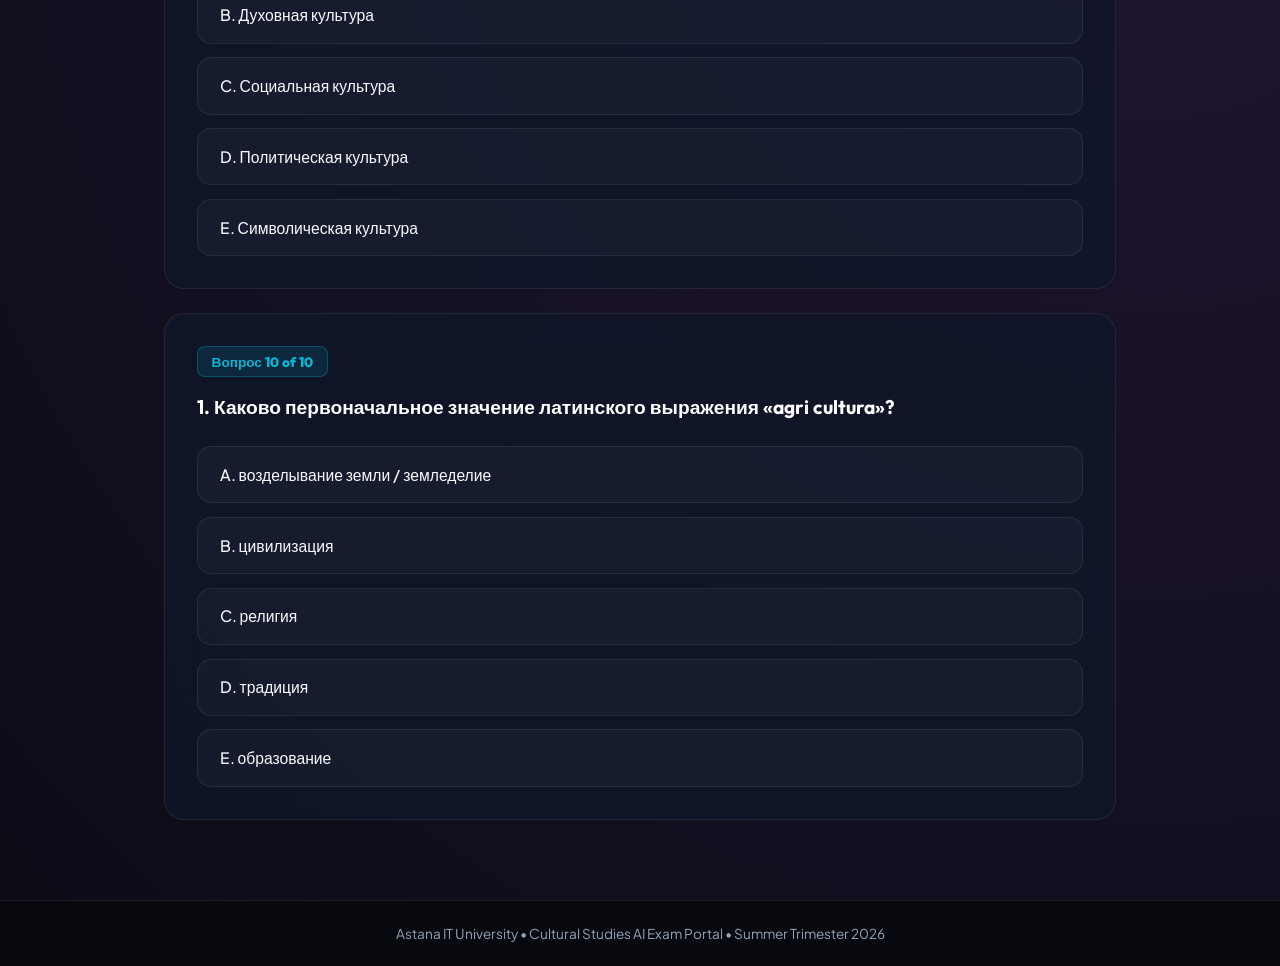
==== commit f58bba3a: "Add complete Week 3 materials (Main_RU, Main_EN, 10 topic notes, Web app interactive reader & quiz, " ====
--- a/website/index.html
+++ b/website/index.html
@@ -8,7 +8,7 @@
     <link rel="preconnect" href="https://fonts.googleapis.com">
     <link rel="preconnect" href="https://fonts.gstatic.com" crossorigin>
     <link href="https://fonts.googleapis.com/css2?family=Plus+Jakarta+Sans:wght@400;500;600;700;800&family=Outfit:wght@500;600;700;800&display=swap" rel="stylesheet">
-    <link rel="stylesheet" href="css/styles.css?v=20260728_8">
+    <link rel="stylesheet" href="css/styles.css?v=20260729_1">
 </head>
 <body>
 
@@ -30,9 +30,9 @@
                 <div class="custom-select-wrapper">
                     <span class="select-icon">📅</span>
                     <select id="week-select-dropdown" class="custom-select" onchange="switchWeek(this.value)">
-                        <option value="1" selected>Week 1: Morphology & Language</option>
+                        <option value="1">Week 1: Morphology & Language</option>
                         <option value="2">Week 2: Semiotics & Anatomy</option>
-                        <option value="3" disabled>🔒 Week 3 (Upcoming)</option>
+                        <option value="3" selected>Week 3: Nomads' Culture & Proto-Turkic Heritage</option>
                         <option value="4" disabled>🔒 Week 4 (Upcoming)</option>
                         <option value="5" disabled>🔒 Week 5 (Upcoming)</option>
                         <option value="6" disabled>🔒 Week 6 (Upcoming)</option>
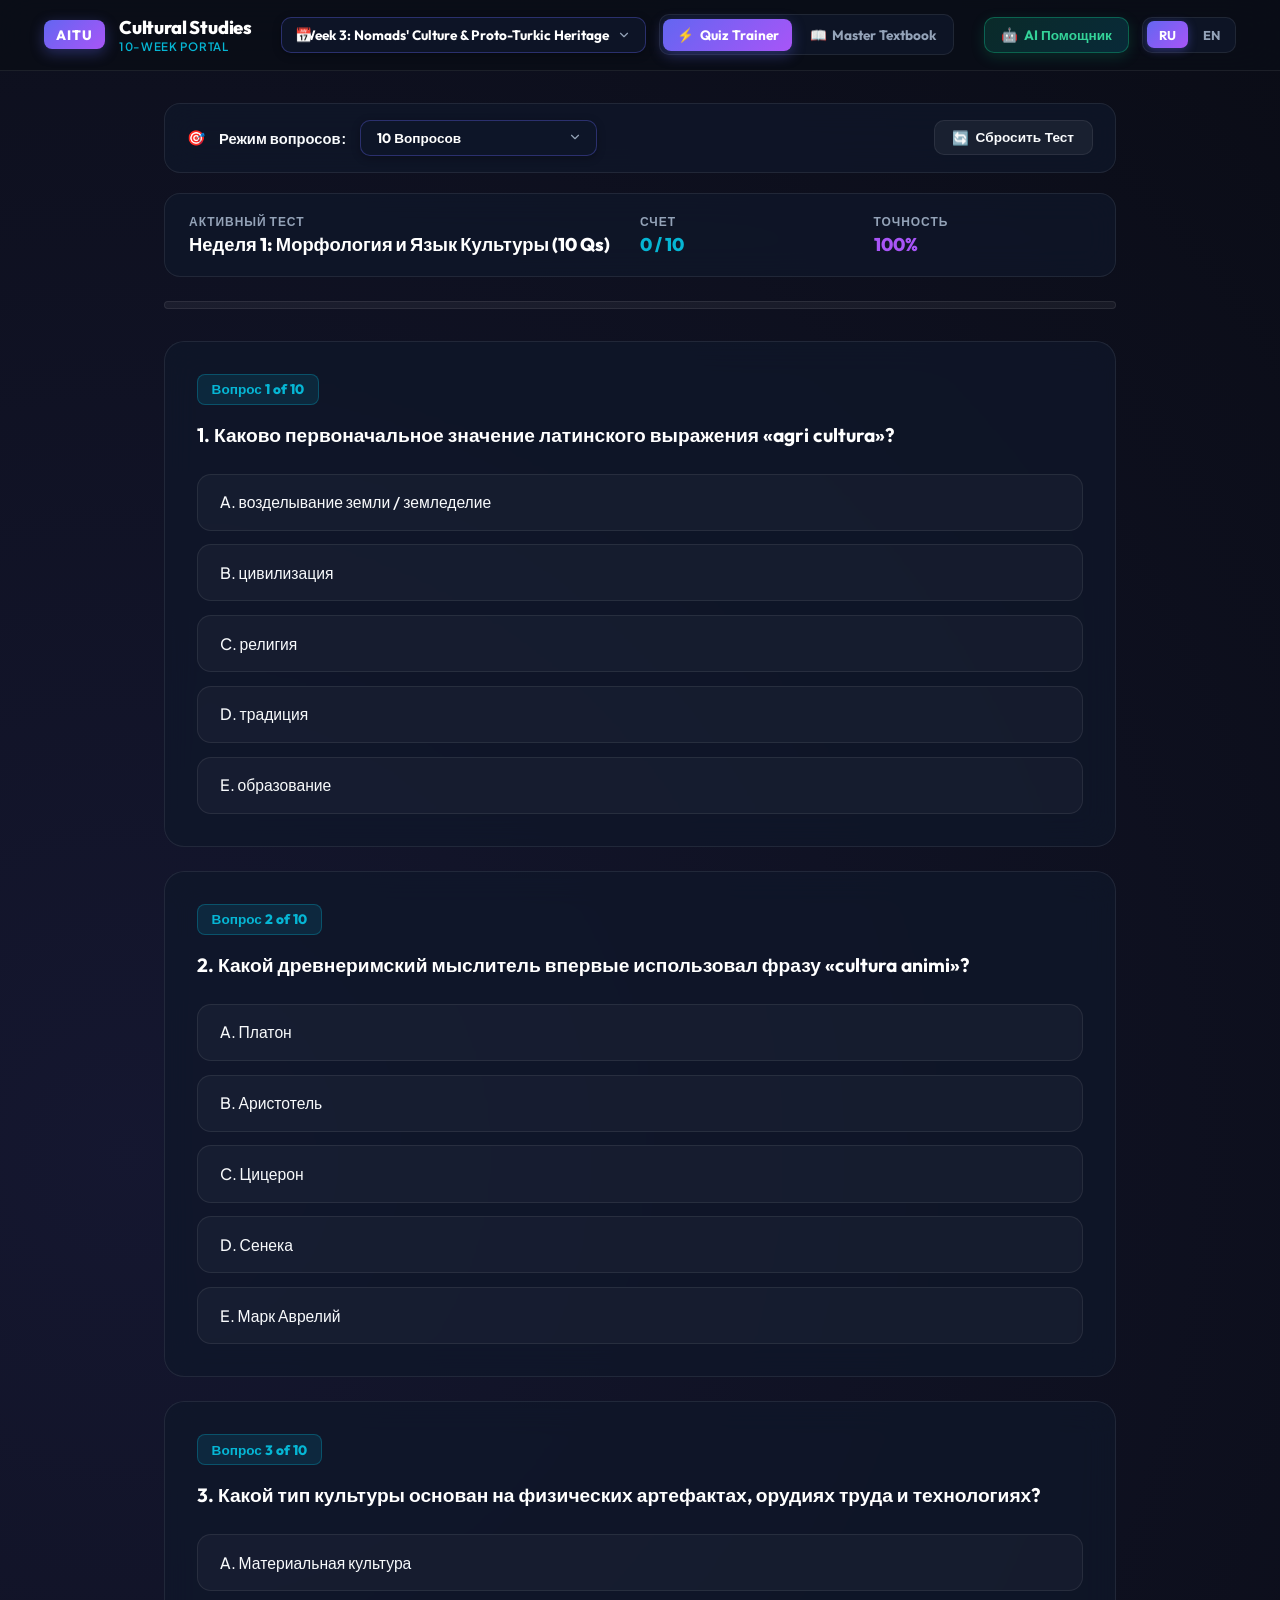
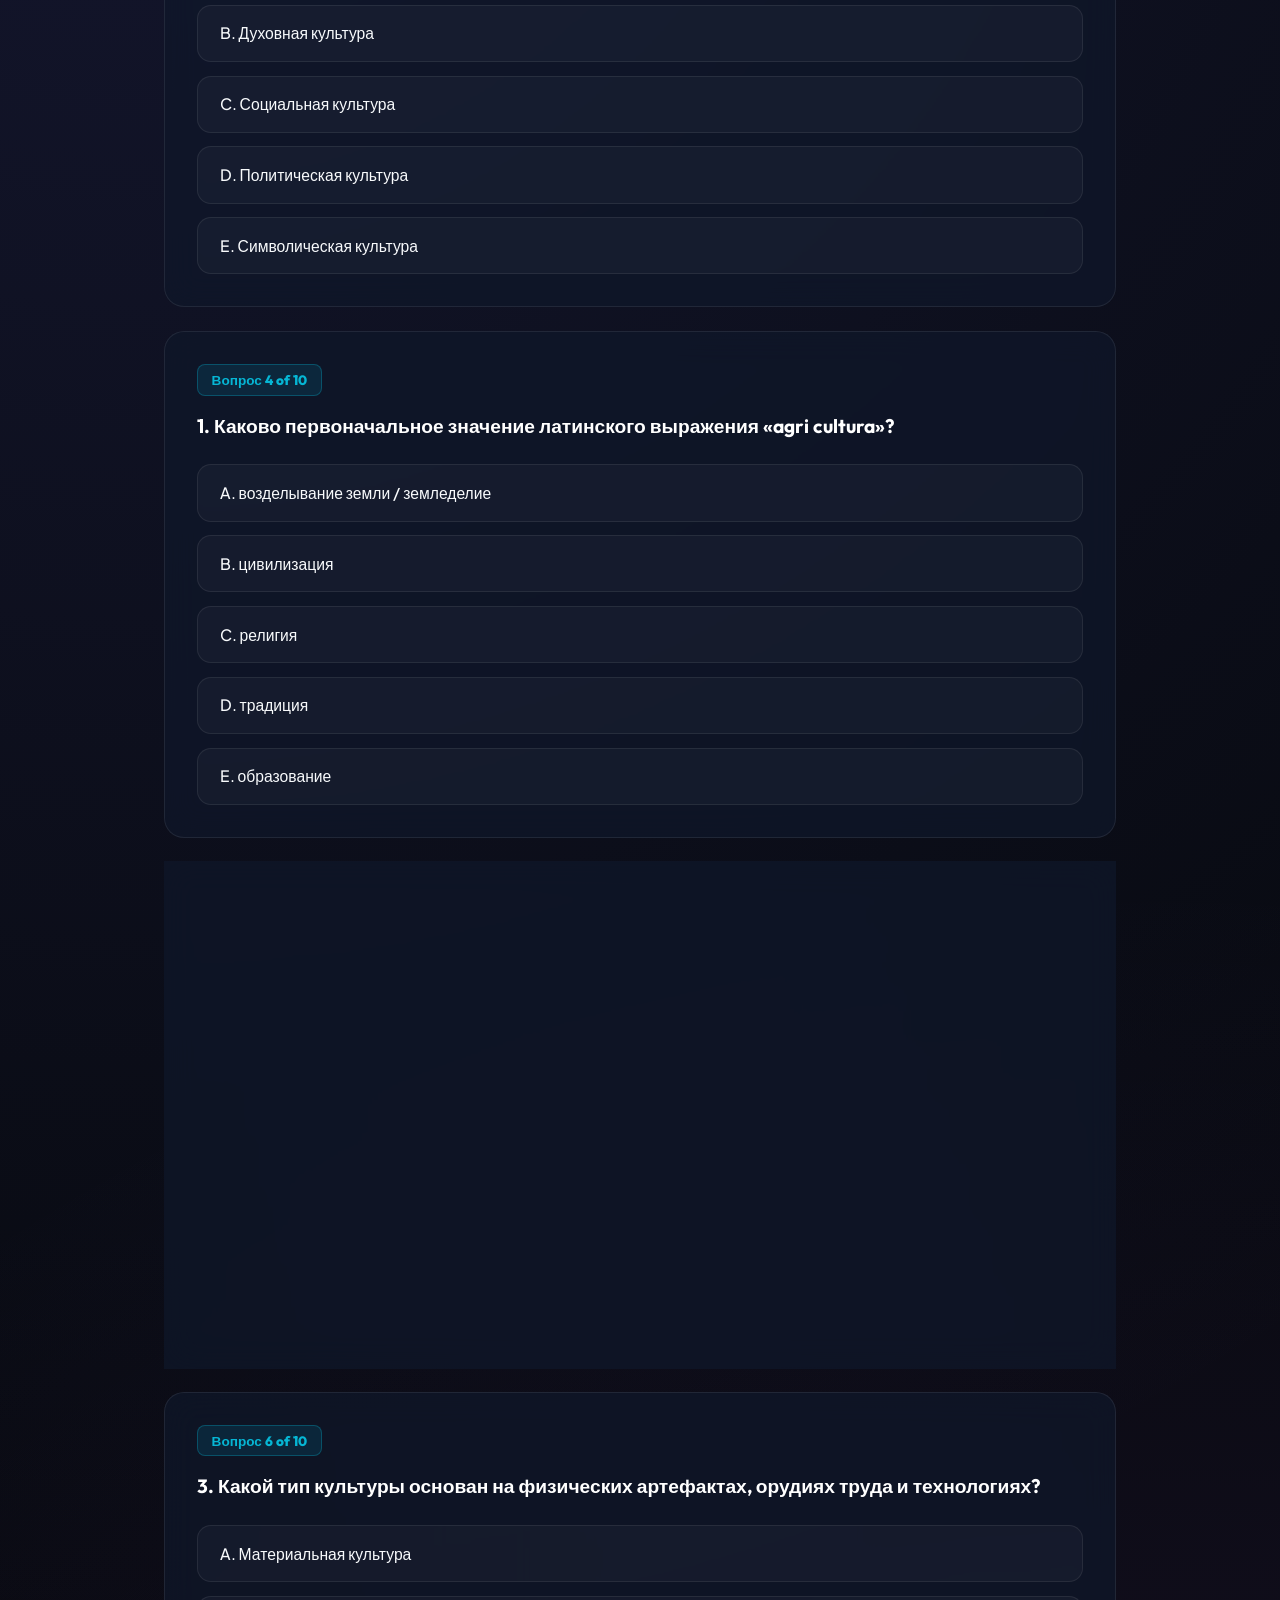
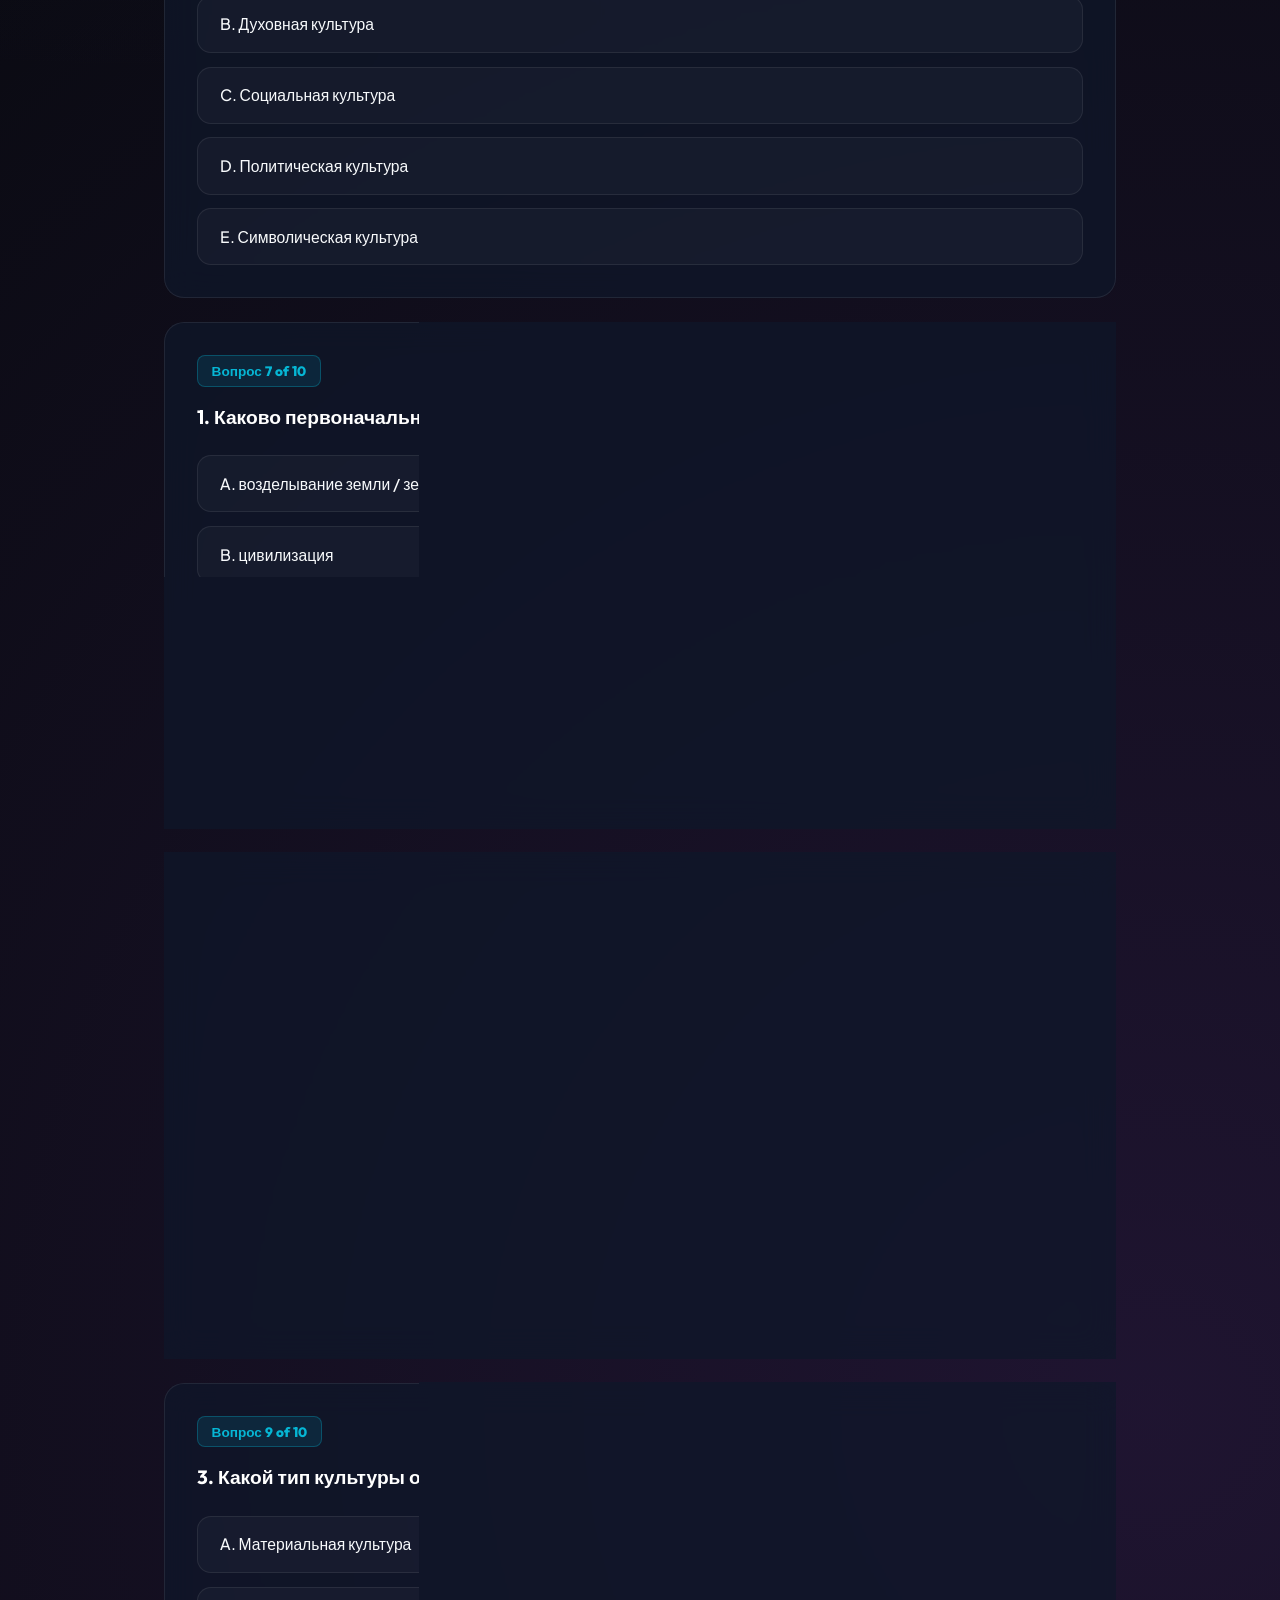
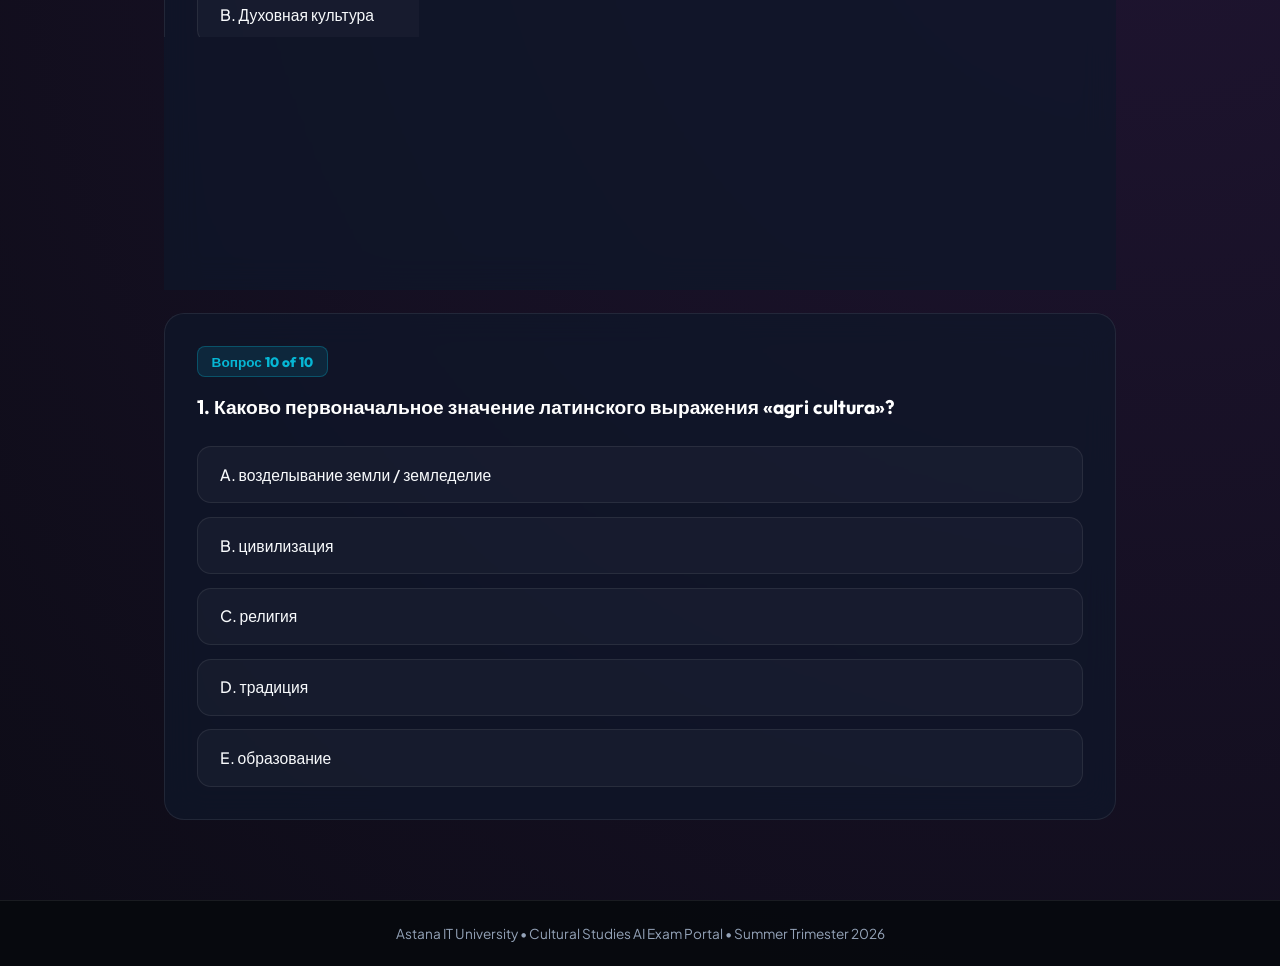
==== commit 8dd97807: "Fix broken Week 3: add missing week3 chapters to fullBookDatabase The Week 3 button existed in the U" ====
--- a/website/index.html
+++ b/website/index.html
@@ -8,7 +8,7 @@
     <link rel="preconnect" href="https://fonts.googleapis.com">
     <link rel="preconnect" href="https://fonts.gstatic.com" crossorigin>
     <link href="https://fonts.googleapis.com/css2?family=Plus+Jakarta+Sans:wght@400;500;600;700;800&family=Outfit:wght@500;600;700;800&display=swap" rel="stylesheet">
-    <link rel="stylesheet" href="css/styles.css?v=20260729_1">
+    <link rel="stylesheet" href="css/styles.css?v=20260729_4">
 </head>
 <body>
 
@@ -162,6 +162,9 @@
                         <button class="reader-btn" id="btn-read-week2" onclick="loadReaderWeek(2)">
                             <span>📙 Week 2 Textbook</span>
                         </button>
+                        <button class="reader-btn" id="btn-read-week3" onclick="loadReaderWeek(3)">
+                            <span>📗 Week 3 Textbook</span>
+                        </button>
                     </div>
 
                     <!-- Chapter Flip Controls -->
@@ -191,6 +194,6 @@
     </footer>
 
     <!-- Относительно website/ это тот же самый website/js/app.js — единственный источник данных. -->
-    <script src="js/app.js?v=20260728_8"></script>
+    <script src="js/app.js?v=20260729_4"></script>
 </body>
 </html>
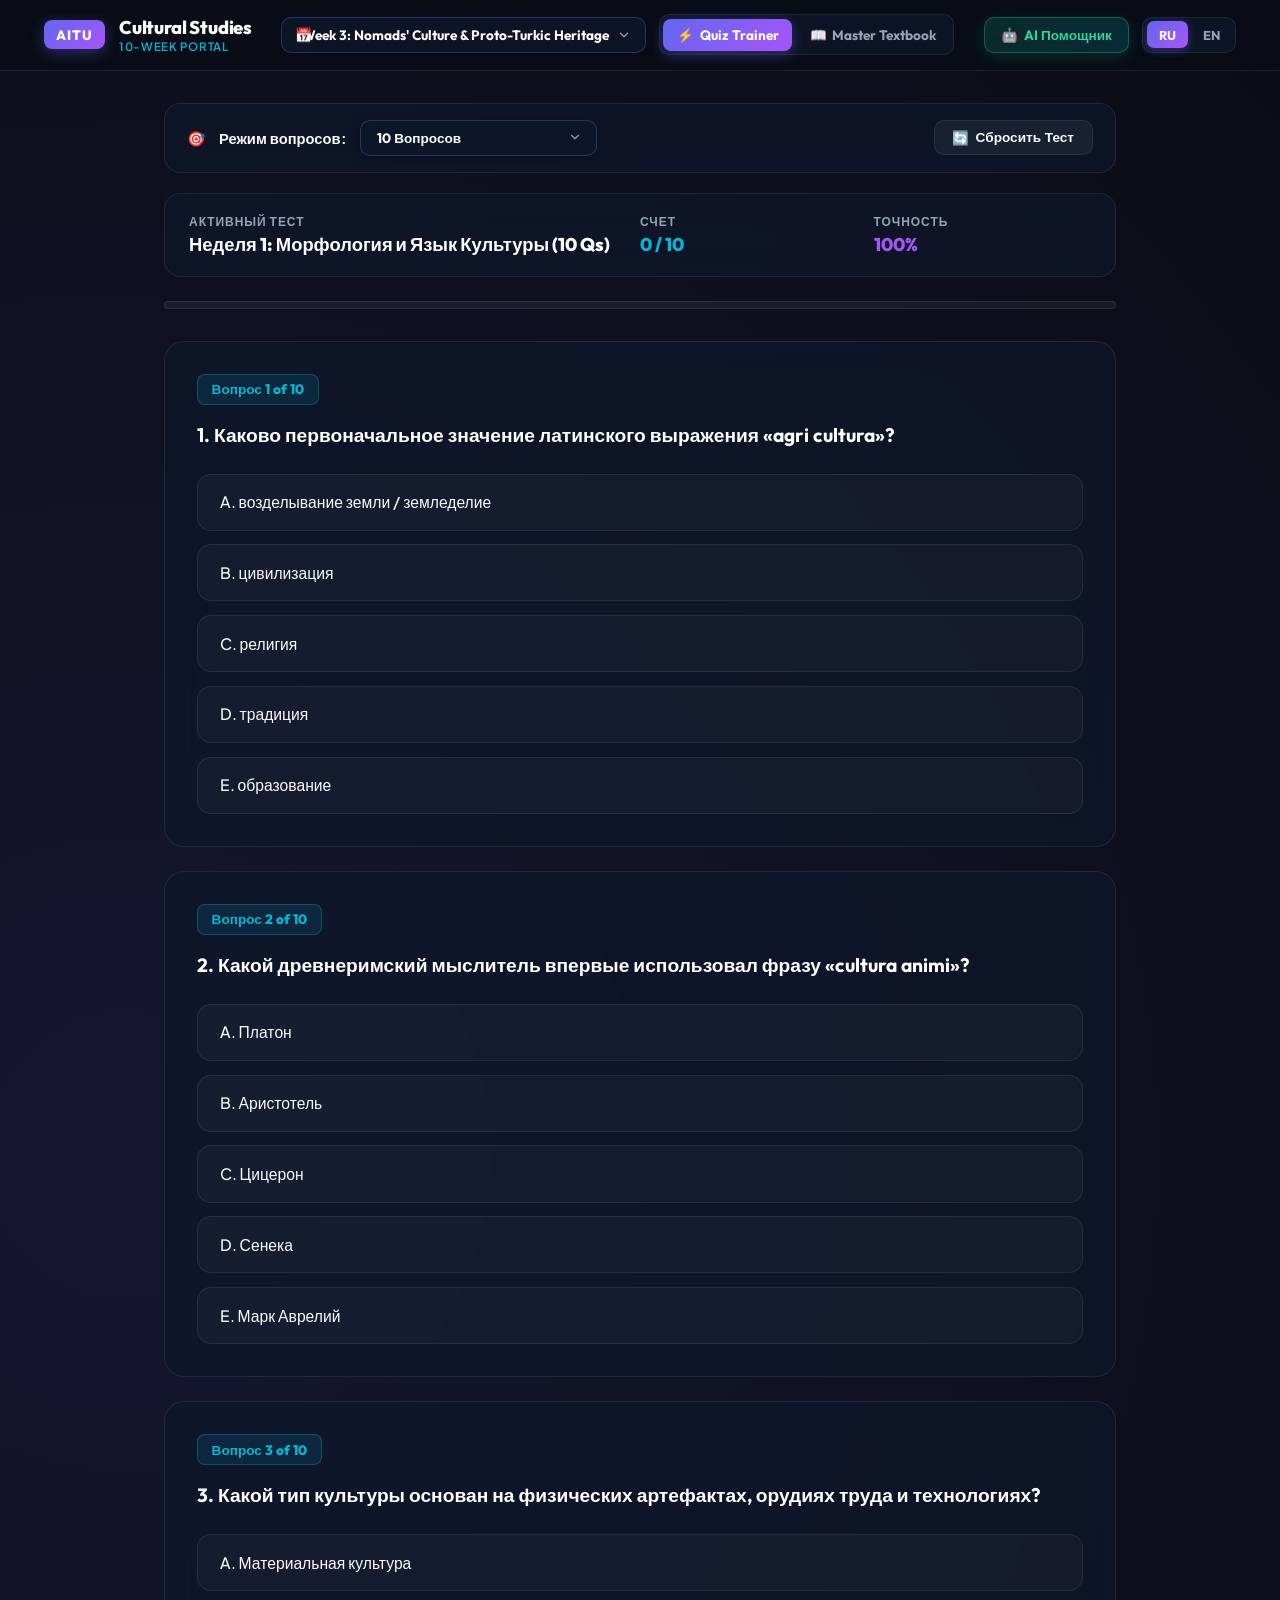
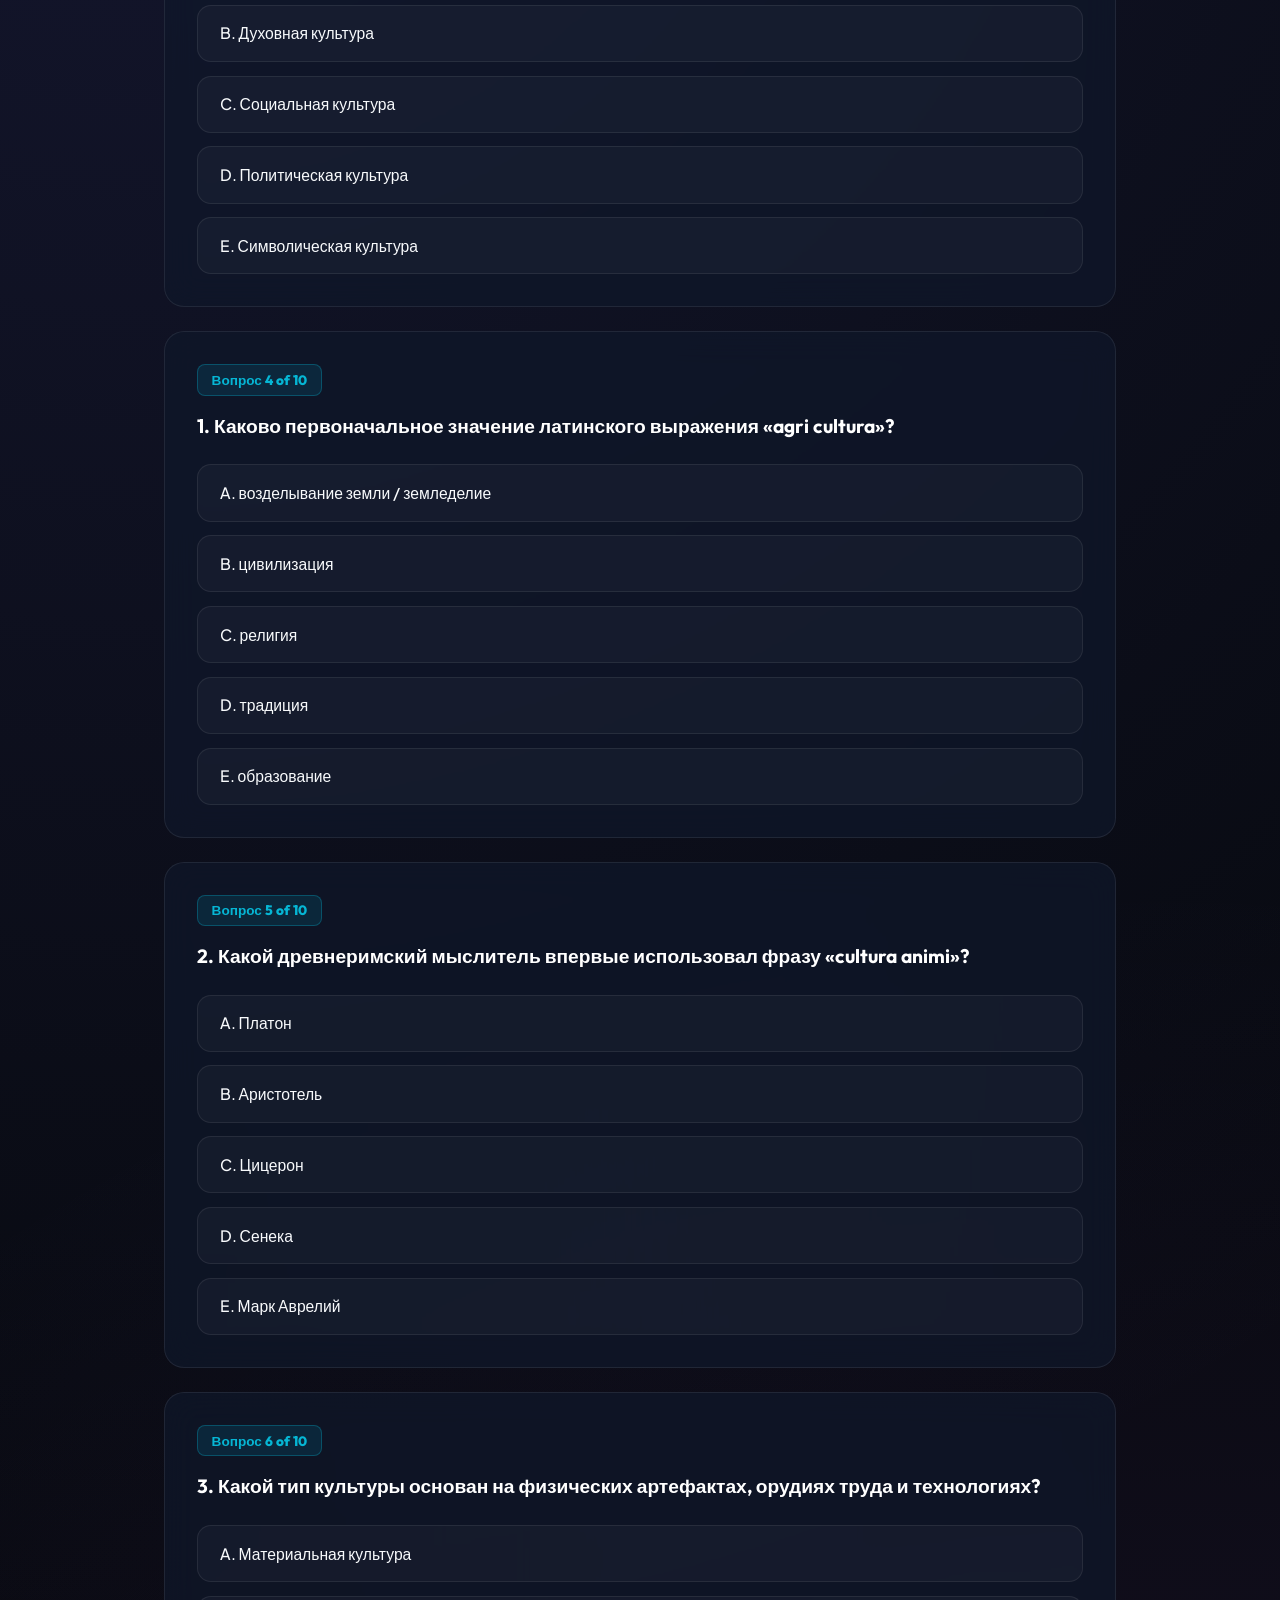
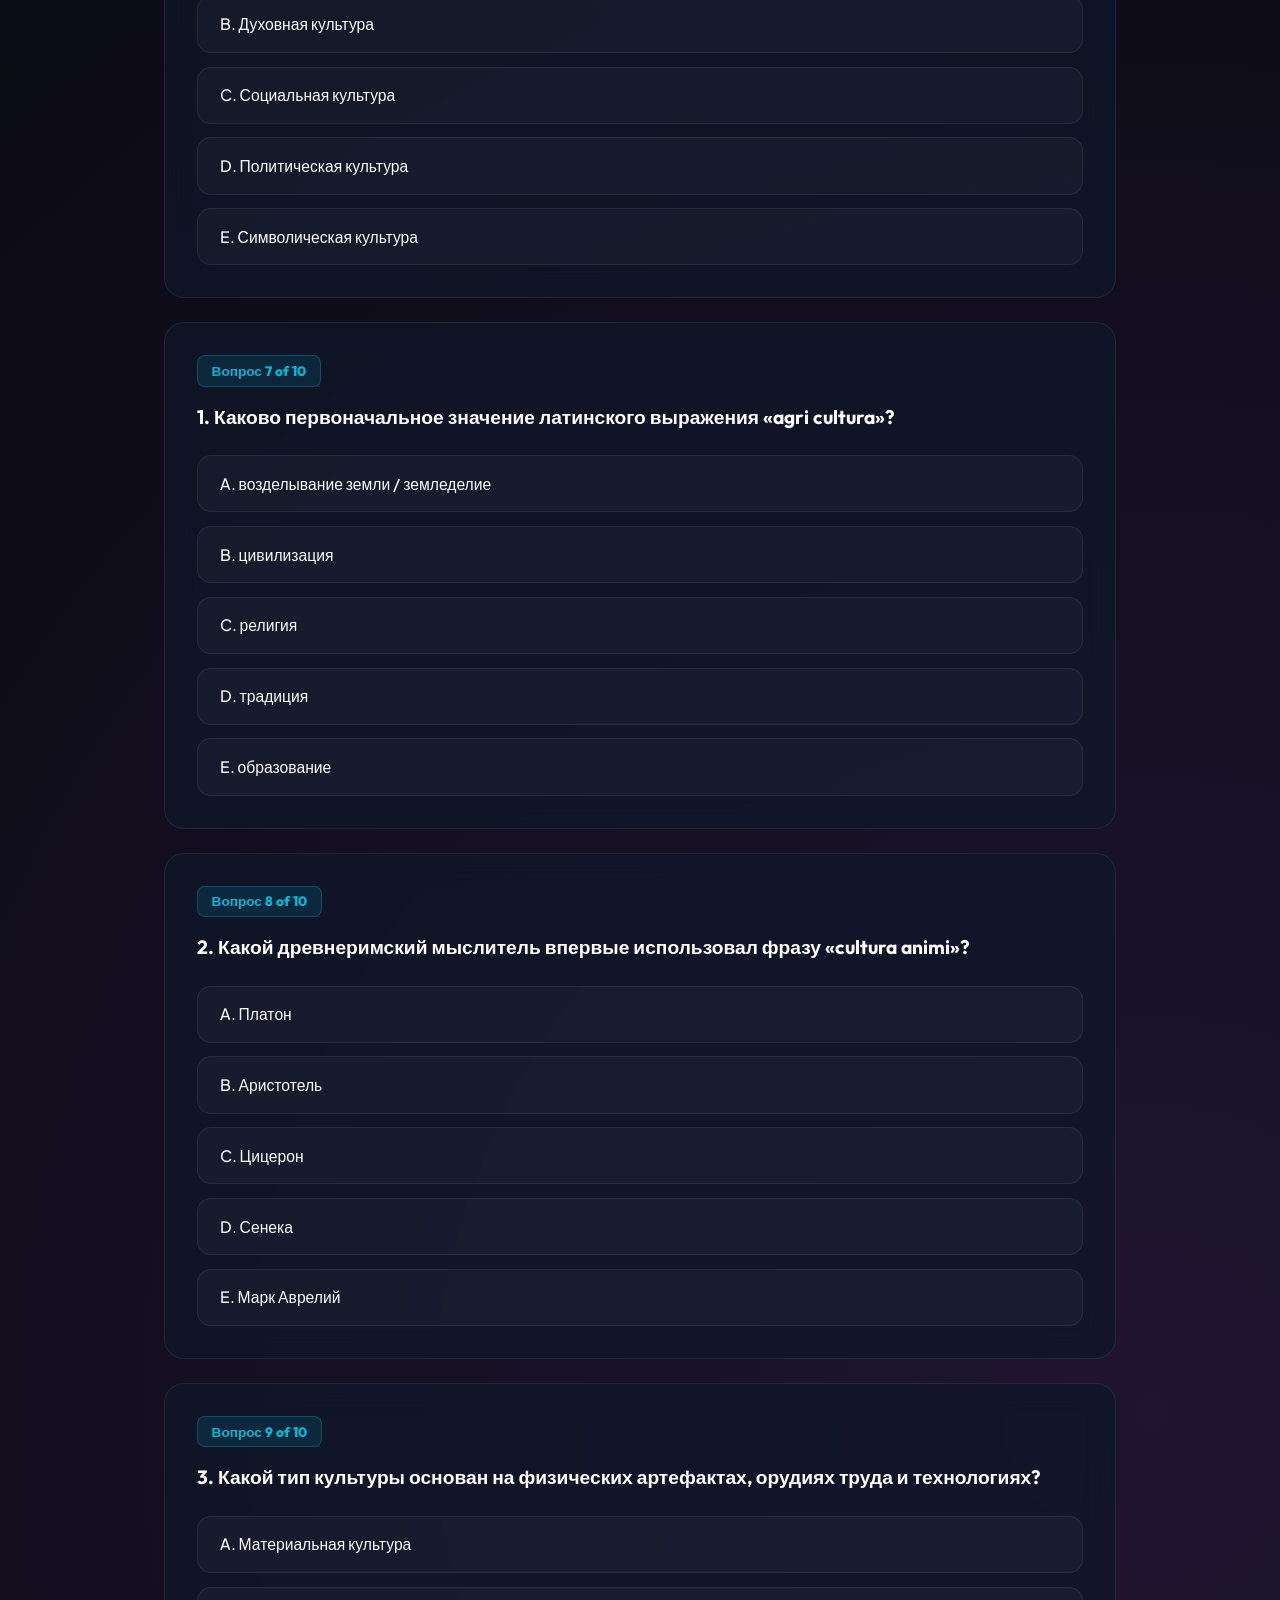
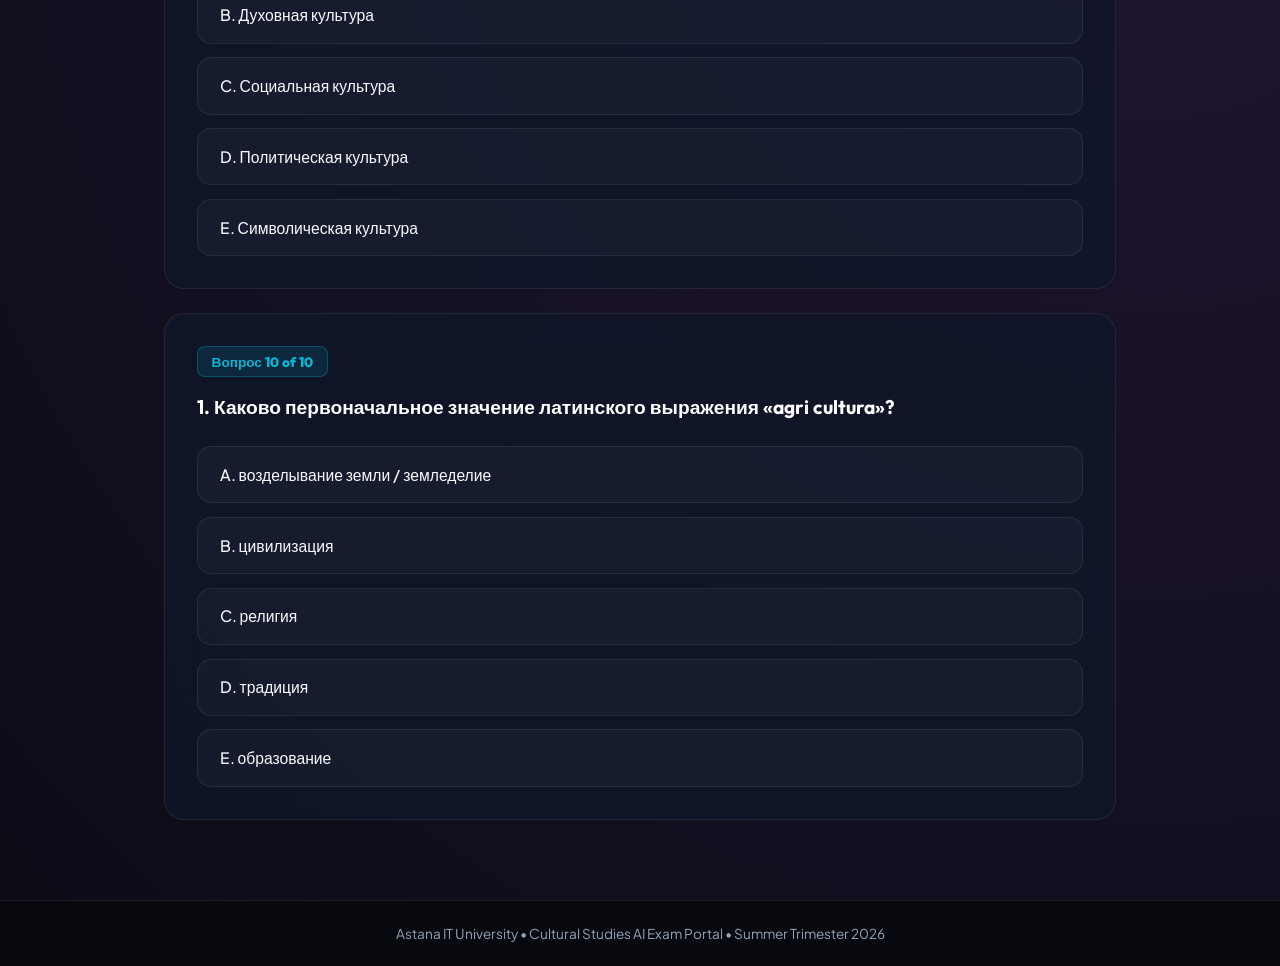
==== commit 05e8b2fd: "Add Week 4: Medieval Central Asia and the Turkic cultural heritage Built from the Topic 4 seminar PD" ====
--- a/website/index.html
+++ b/website/index.html
@@ -8,7 +8,7 @@
     <link rel="preconnect" href="https://fonts.googleapis.com">
     <link rel="preconnect" href="https://fonts.gstatic.com" crossorigin>
     <link href="https://fonts.googleapis.com/css2?family=Plus+Jakarta+Sans:wght@400;500;600;700;800&family=Outfit:wght@500;600;700;800&display=swap" rel="stylesheet">
-    <link rel="stylesheet" href="css/styles.css?v=20260729_4">
+    <link rel="stylesheet" href="css/styles.css?v=20260729_5">
 </head>
 <body>
 
@@ -33,7 +33,7 @@
                         <option value="1">Week 1: Morphology & Language</option>
                         <option value="2">Week 2: Semiotics & Anatomy</option>
                         <option value="3" selected>Week 3: Nomads' Culture & Proto-Turkic Heritage</option>
-                        <option value="4" disabled>🔒 Week 4 (Upcoming)</option>
+                        <option value="4">Week 4: Medieval Central Asia & Turkic Heritage</option>
                         <option value="5" disabled>🔒 Week 5 (Upcoming)</option>
                         <option value="6" disabled>🔒 Week 6 (Upcoming)</option>
                         <option value="7" disabled>🔒 Week 7 (Upcoming)</option>
@@ -165,6 +165,9 @@
                         <button class="reader-btn" id="btn-read-week3" onclick="loadReaderWeek(3)">
                             <span>📗 Week 3 Textbook</span>
                         </button>
+                        <button class="reader-btn" id="btn-read-week4" onclick="loadReaderWeek(4)">
+                            <span>📕 Week 4 Textbook</span>
+                        </button>
                     </div>
 
                     <!-- Chapter Flip Controls -->
@@ -194,6 +197,6 @@
     </footer>
 
     <!-- Относительно website/ это тот же самый website/js/app.js — единственный источник данных. -->
-    <script src="js/app.js?v=20260729_4"></script>
+    <script src="js/app.js?v=20260729_5"></script>
 </body>
 </html>
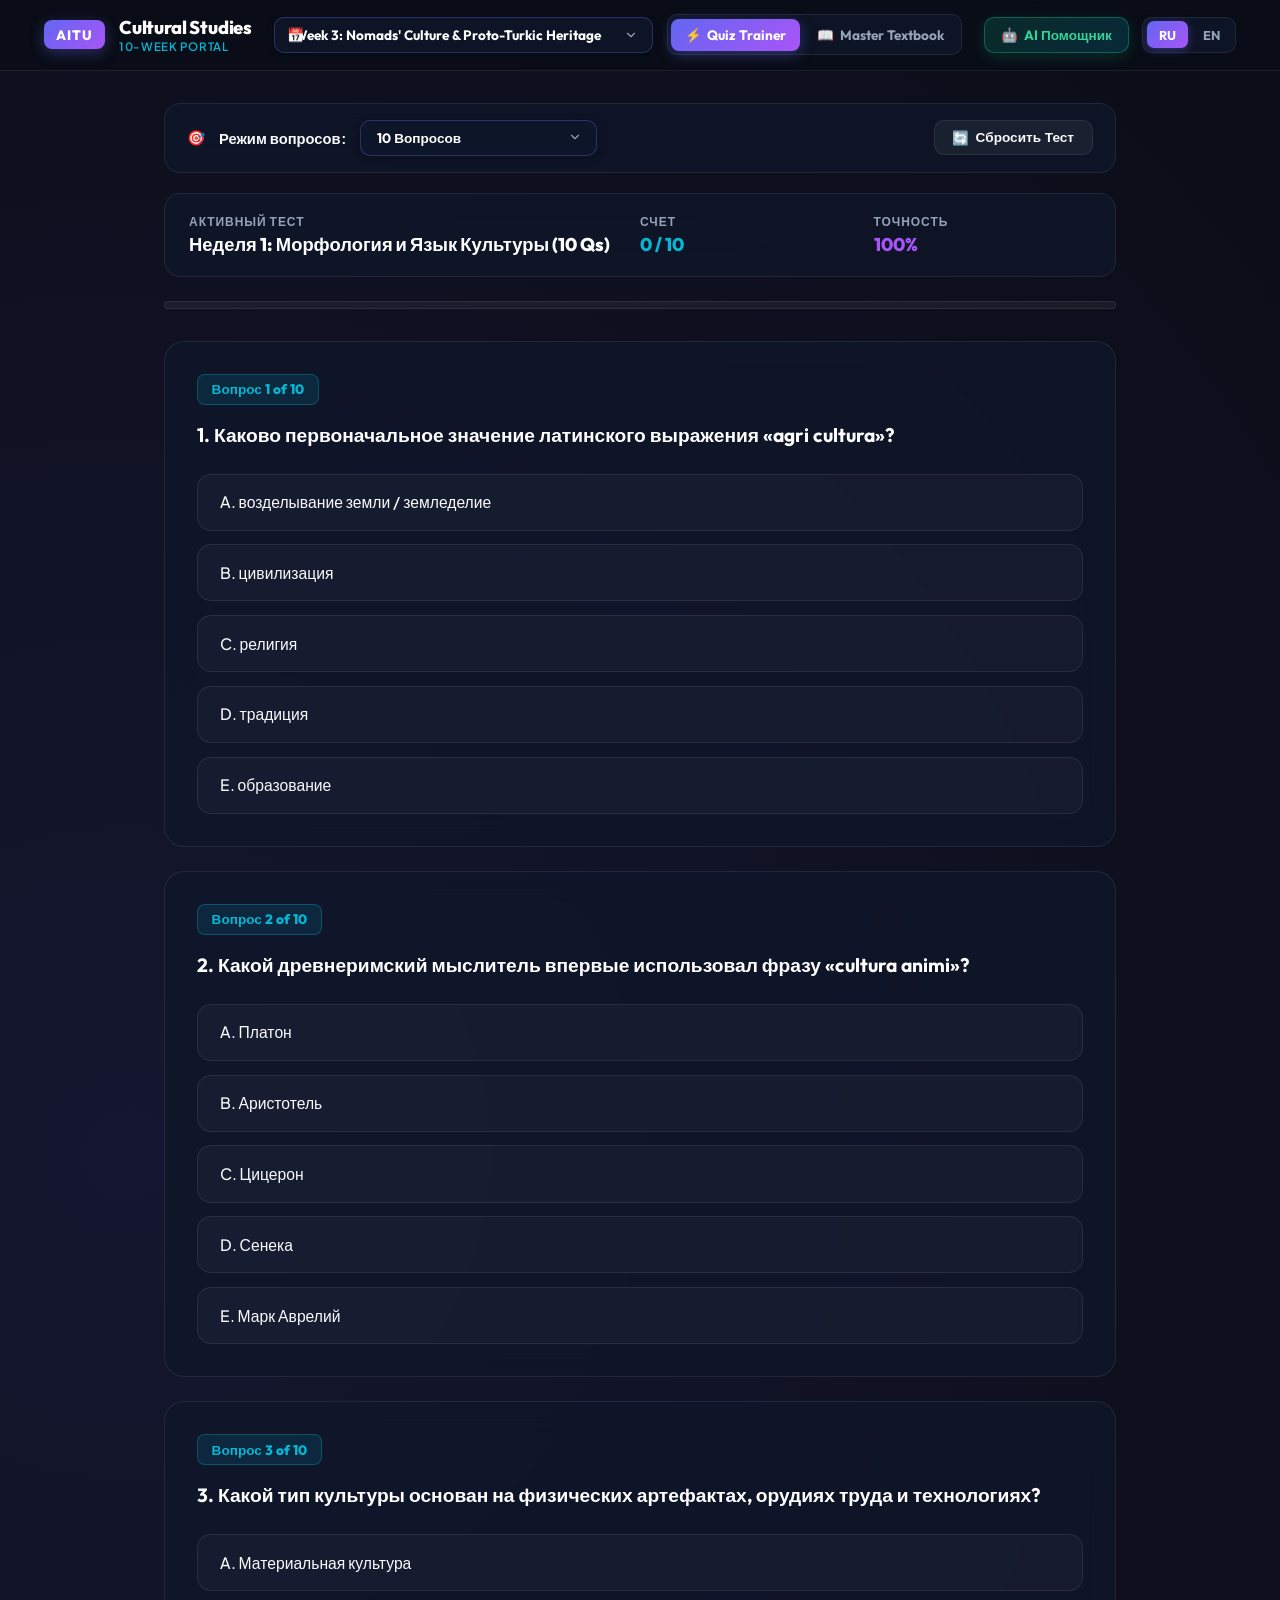
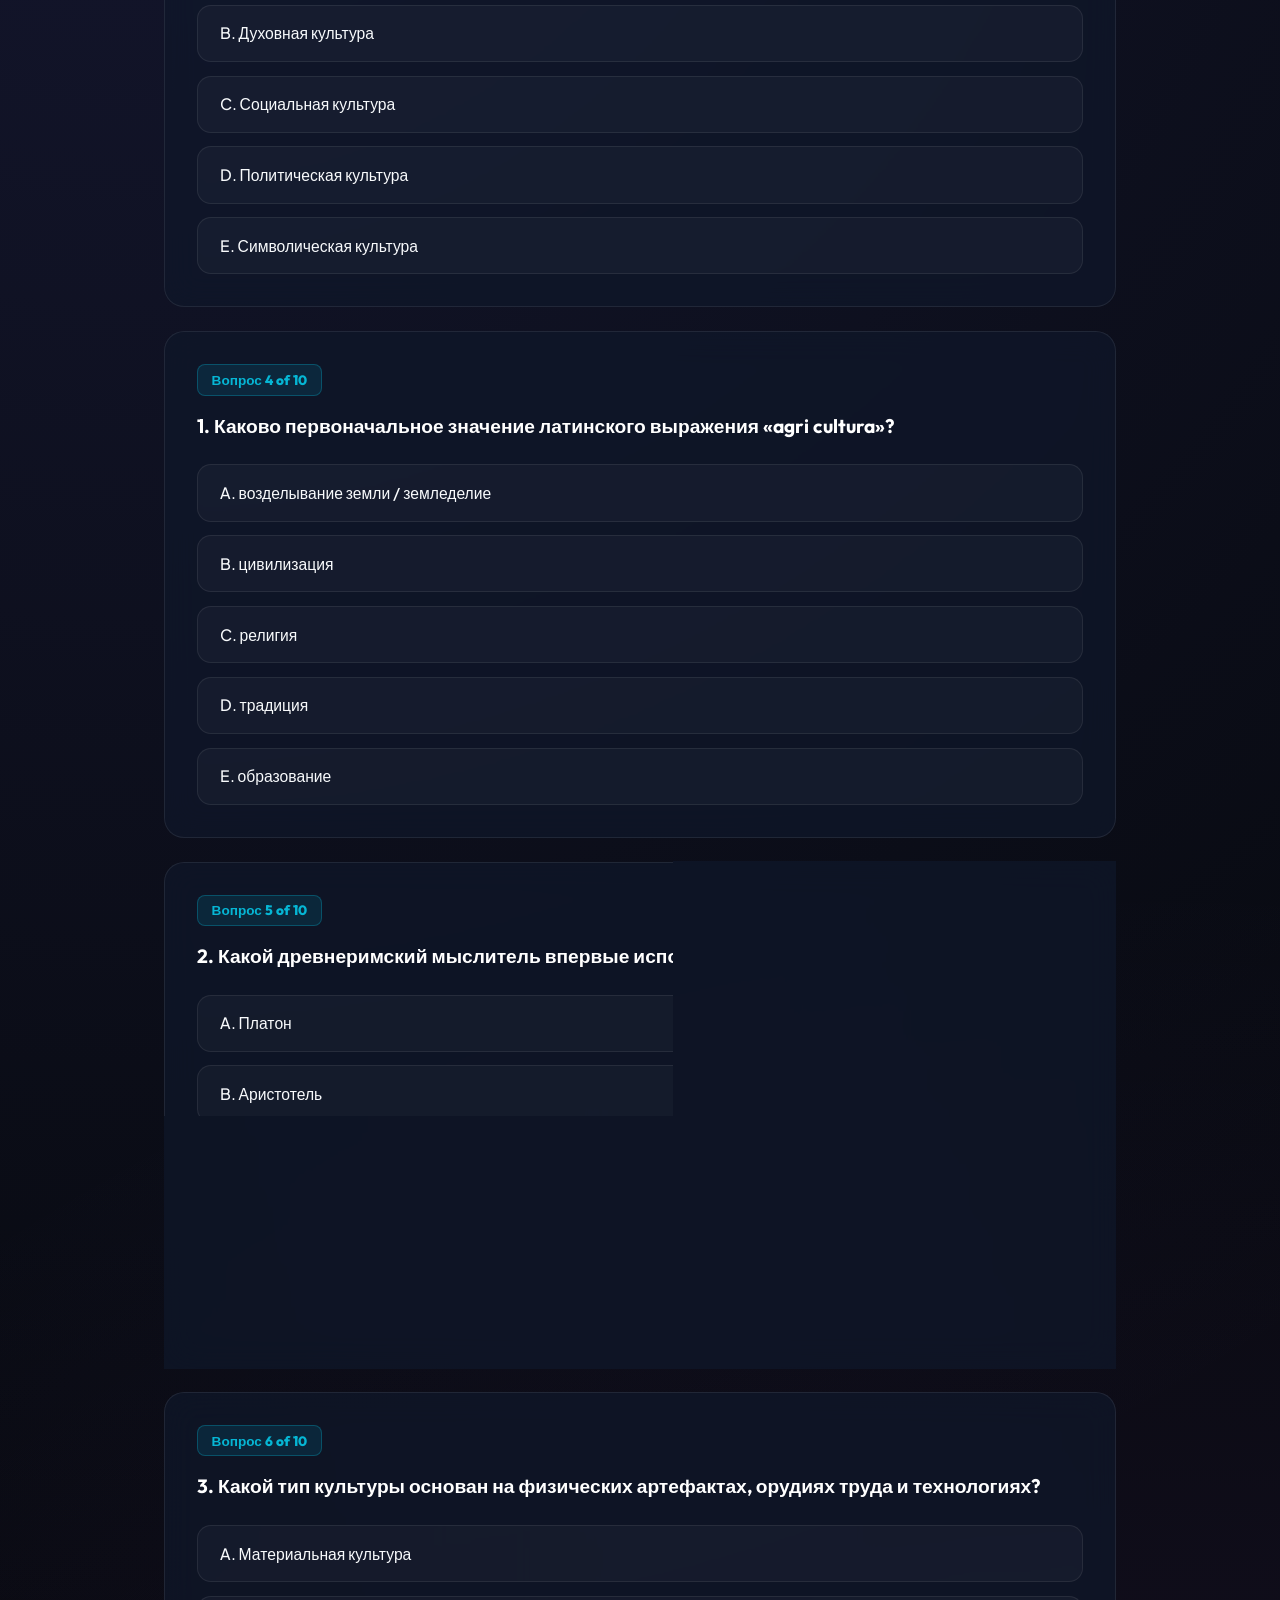
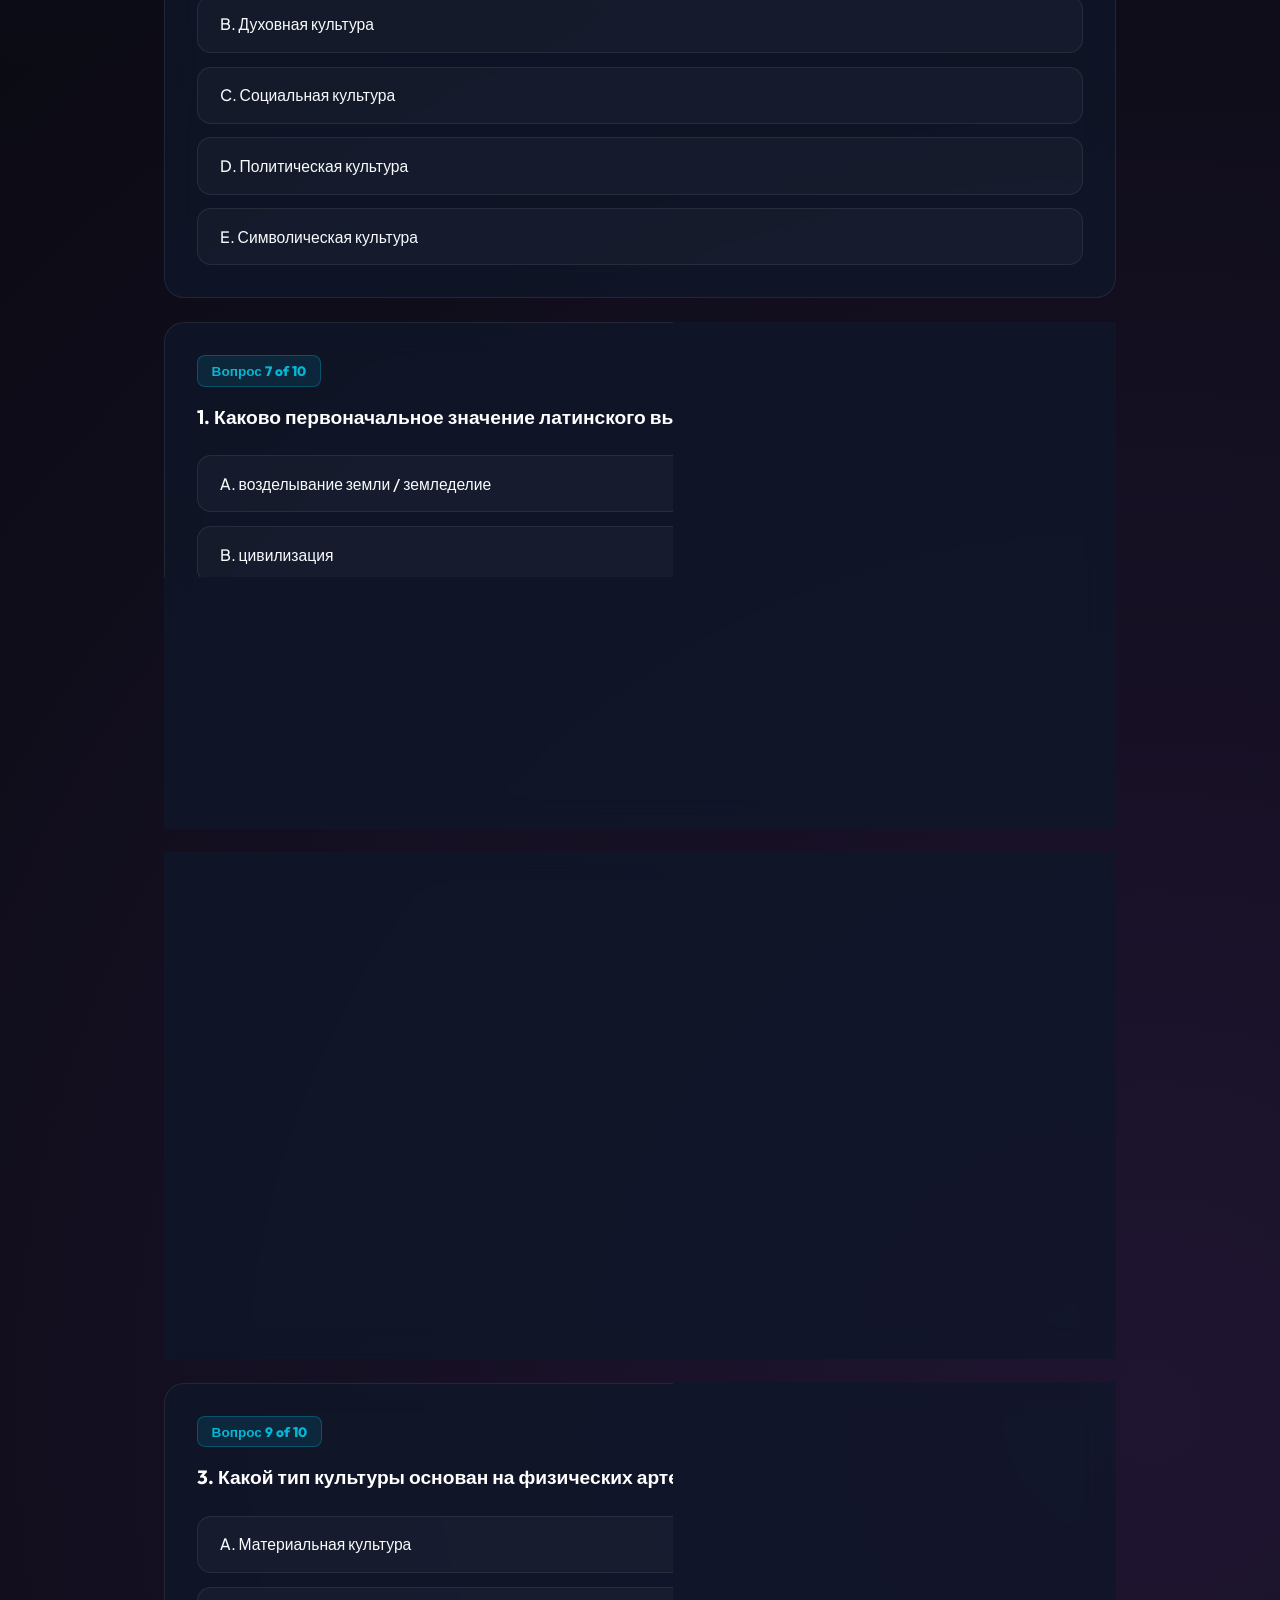
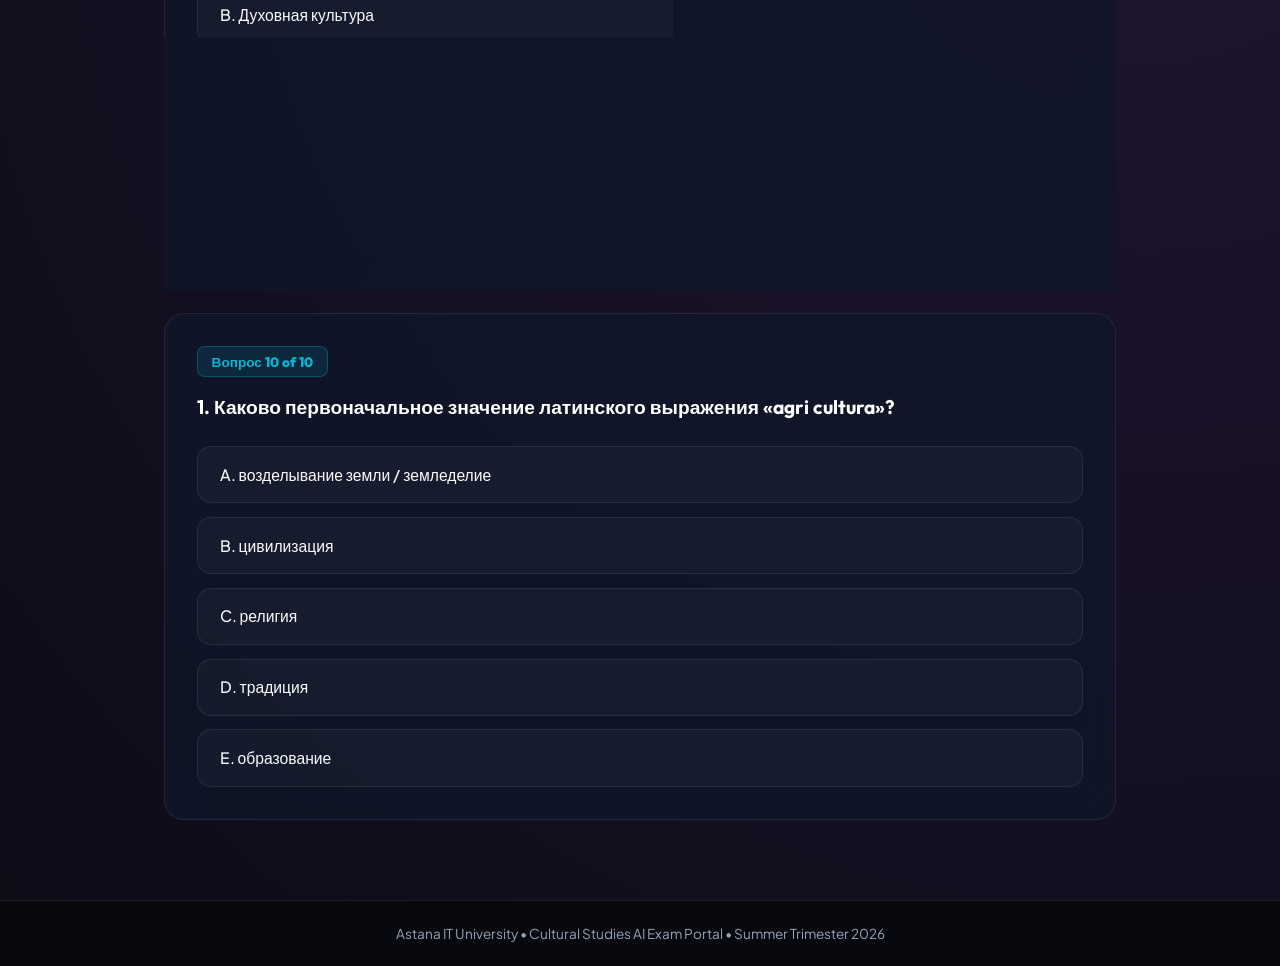
==== commit 0ae37c02: "Add Week 5: Formation of Kazakh culture, XVIII - late XIX c. Built from the Topic 5 seminar PDF (all" ====
--- a/website/index.html
+++ b/website/index.html
@@ -8,7 +8,7 @@
     <link rel="preconnect" href="https://fonts.googleapis.com">
     <link rel="preconnect" href="https://fonts.gstatic.com" crossorigin>
     <link href="https://fonts.googleapis.com/css2?family=Plus+Jakarta+Sans:wght@400;500;600;700;800&family=Outfit:wght@500;600;700;800&display=swap" rel="stylesheet">
-    <link rel="stylesheet" href="css/styles.css?v=20260729_5">
+    <link rel="stylesheet" href="css/styles.css?v=20260729_6">
 </head>
 <body>
 
@@ -34,7 +34,7 @@
                         <option value="2">Week 2: Semiotics & Anatomy</option>
                         <option value="3" selected>Week 3: Nomads' Culture & Proto-Turkic Heritage</option>
                         <option value="4">Week 4: Medieval Central Asia & Turkic Heritage</option>
-                        <option value="5" disabled>🔒 Week 5 (Upcoming)</option>
+                        <option value="5">Week 5: Formation of Kazakh Culture (XVIII–XIX c.)</option>
                         <option value="6" disabled>🔒 Week 6 (Upcoming)</option>
                         <option value="7" disabled>🔒 Week 7 (Upcoming)</option>
                         <option value="8" disabled>🔒 Week 8 (Upcoming)</option>
@@ -168,6 +168,9 @@
                         <button class="reader-btn" id="btn-read-week4" onclick="loadReaderWeek(4)">
                             <span>📕 Week 4 Textbook</span>
                         </button>
+                        <button class="reader-btn" id="btn-read-week5" onclick="loadReaderWeek(5)">
+                            <span>📓 Week 5 Textbook</span>
+                        </button>
                     </div>
 
                     <!-- Chapter Flip Controls -->
@@ -197,6 +200,6 @@
     </footer>
 
     <!-- Относительно website/ это тот же самый website/js/app.js — единственный источник данных. -->
-    <script src="js/app.js?v=20260729_5"></script>
+    <script src="js/app.js?v=20260729_6"></script>
 </body>
 </html>
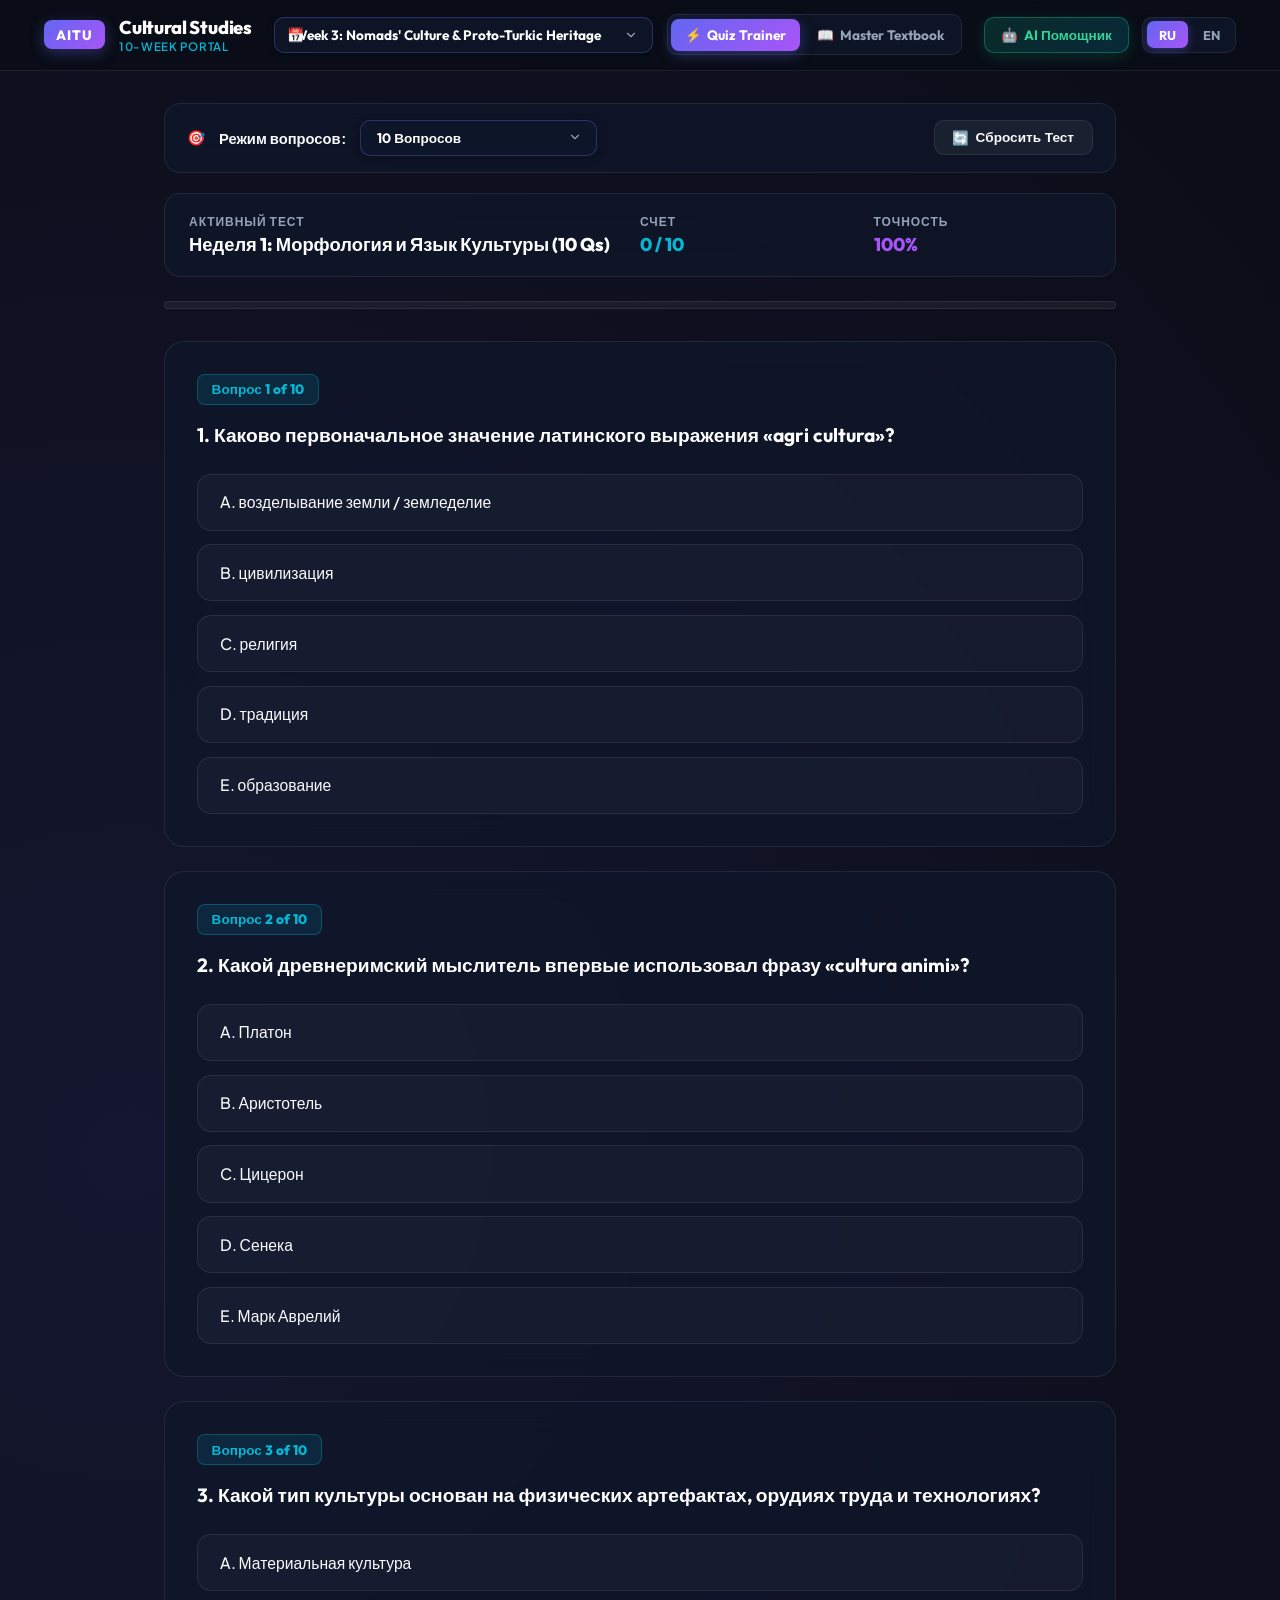
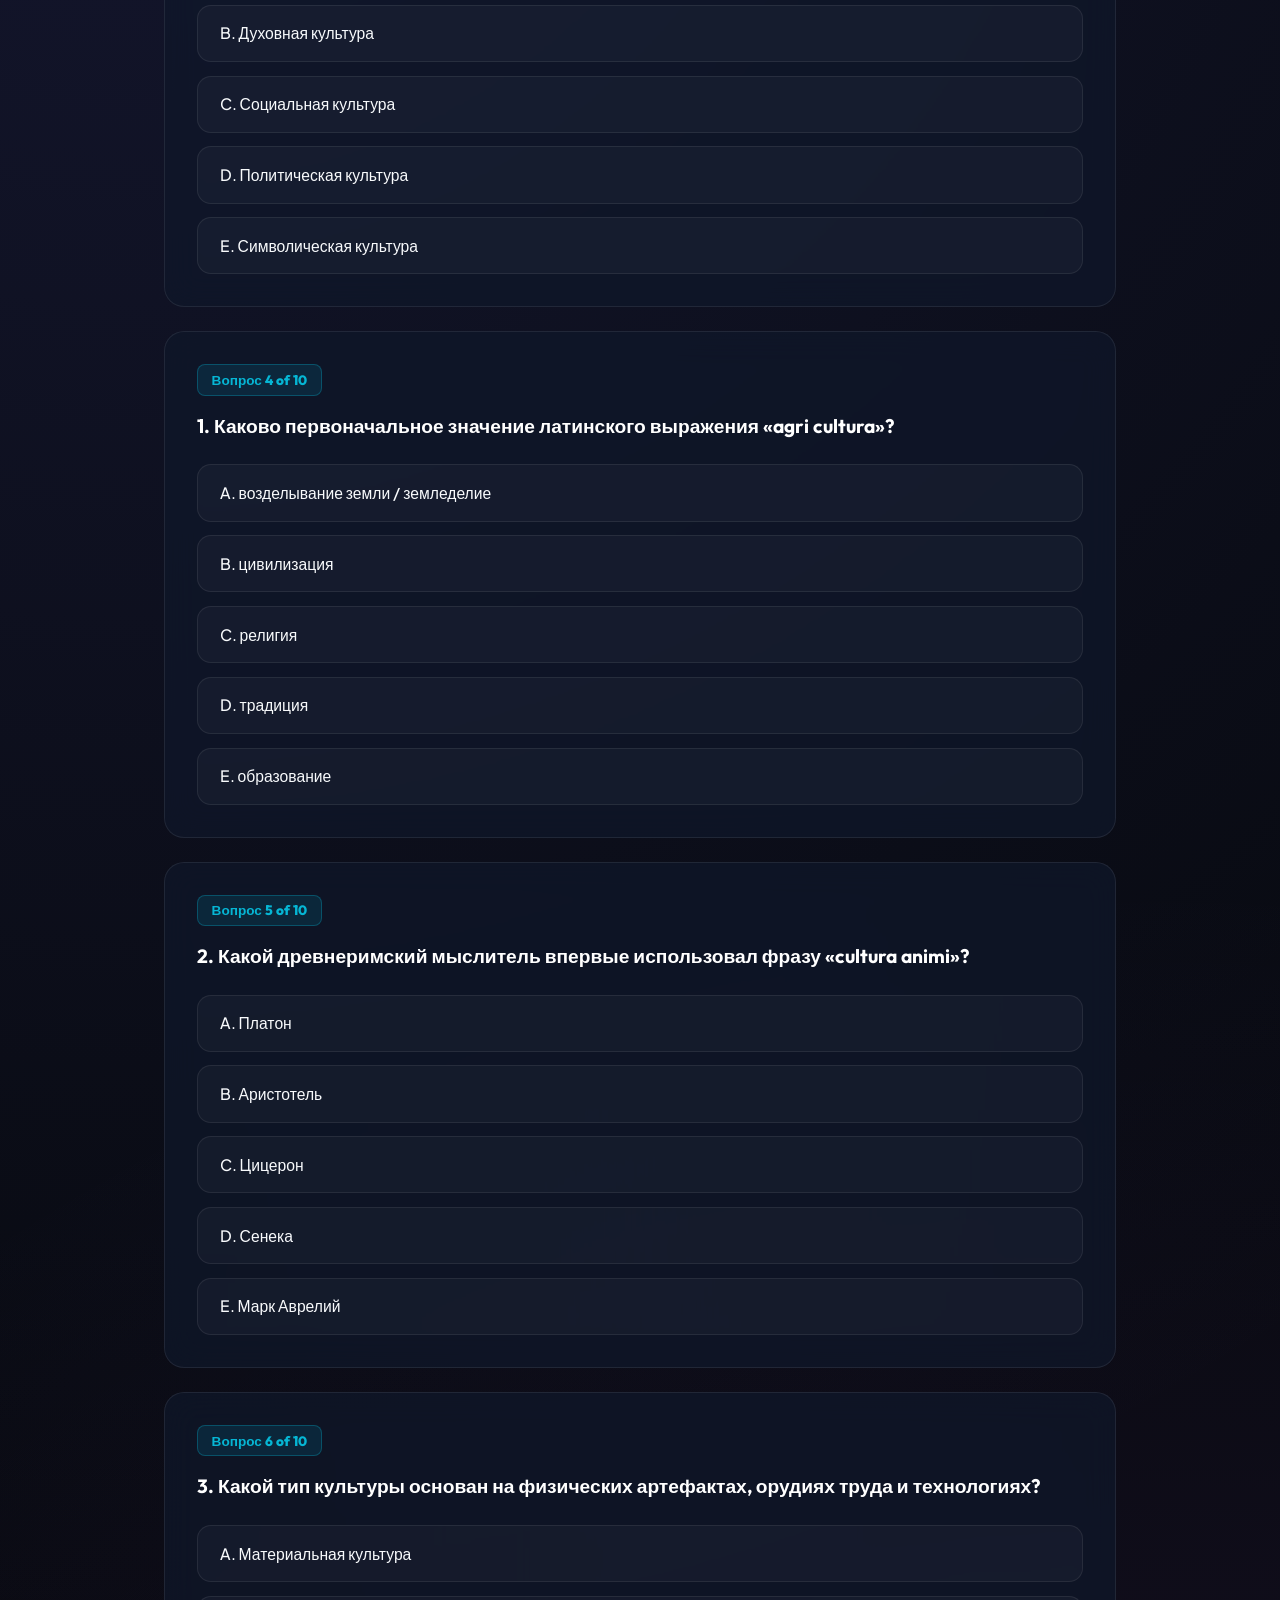
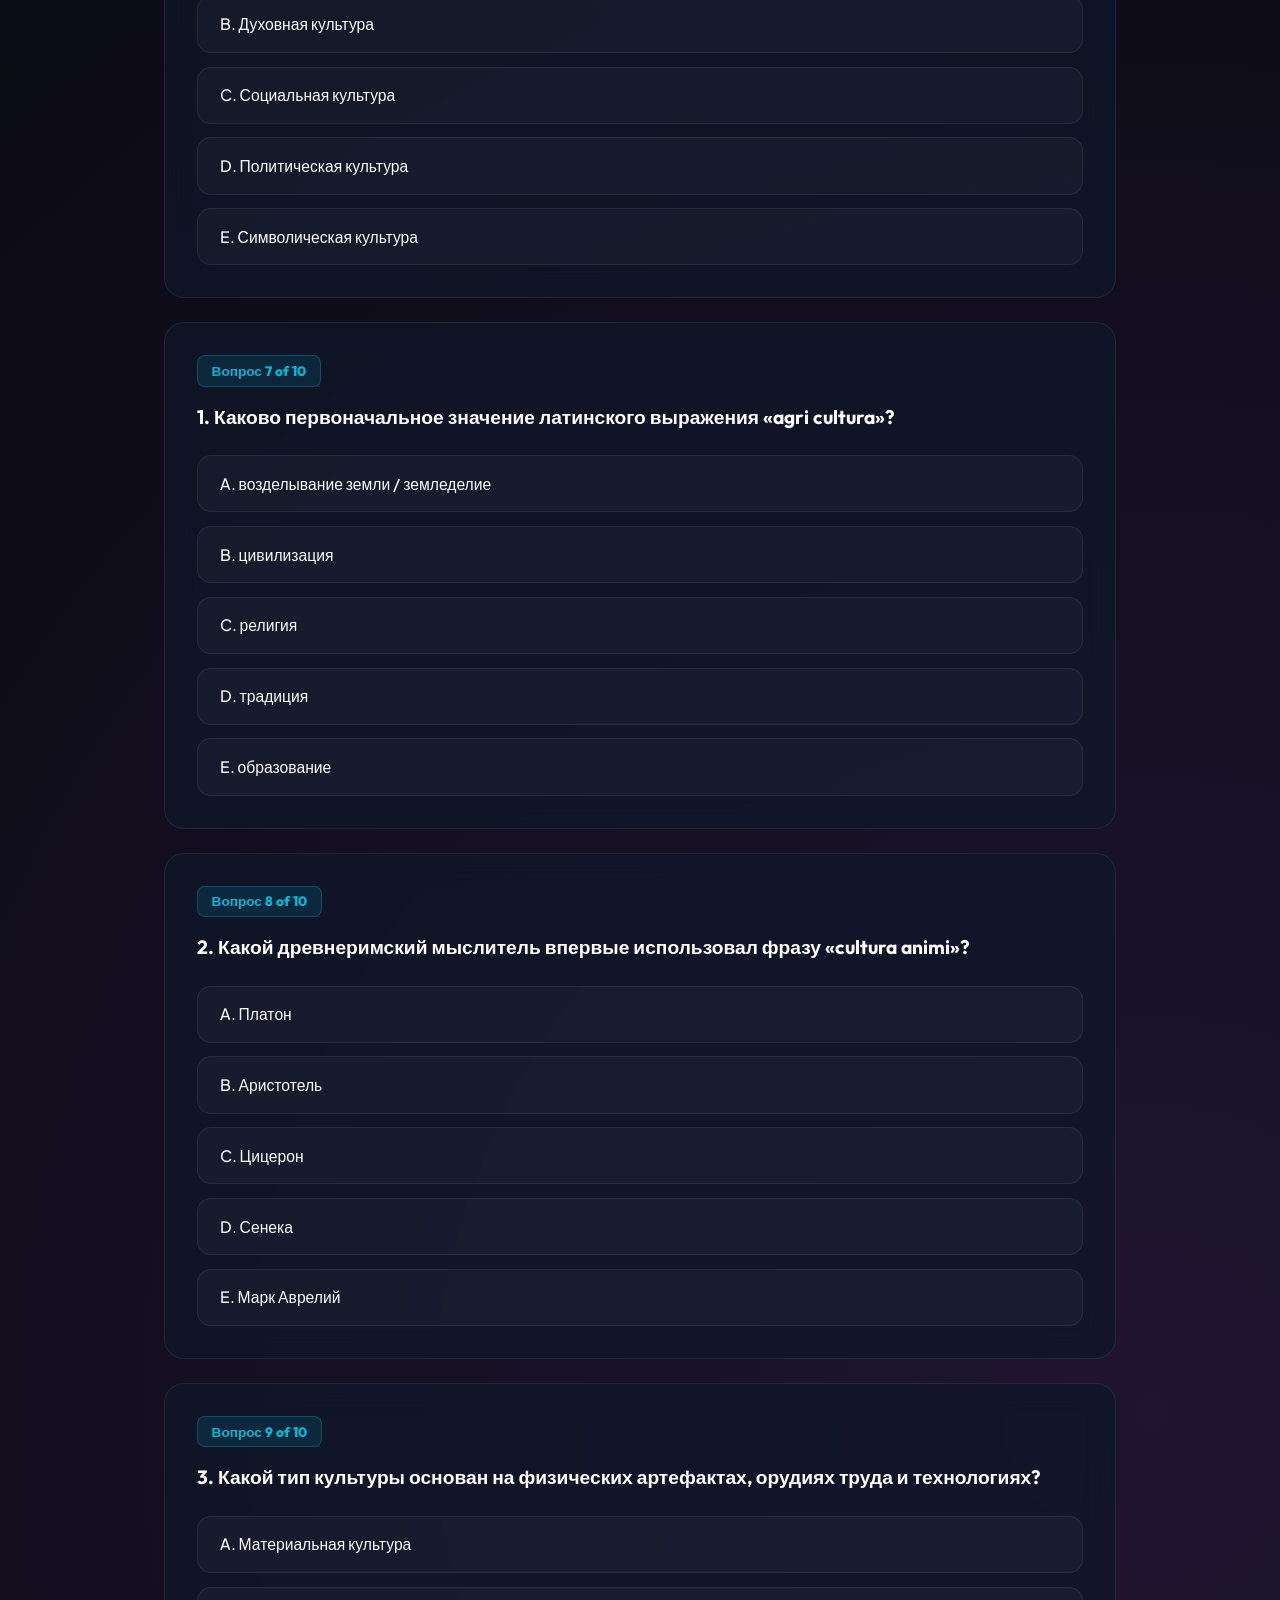
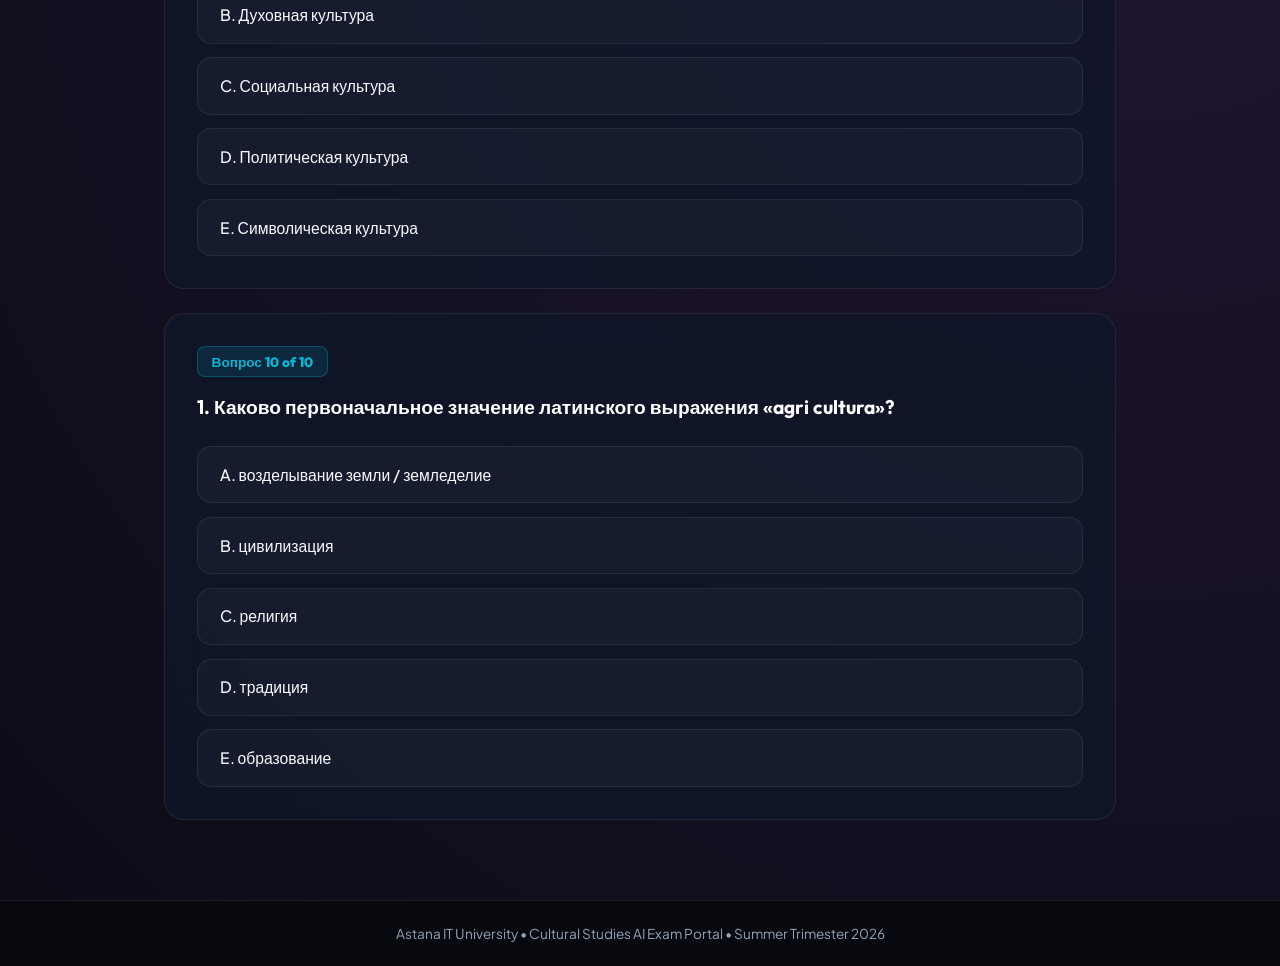
==== commit 807a6f0a: "Add Week 5 master textbook, individual notes, and Quiz 5 questions to web app" ====
--- a/website/index.html
+++ b/website/index.html
@@ -8,7 +8,7 @@
     <link rel="preconnect" href="https://fonts.googleapis.com">
     <link rel="preconnect" href="https://fonts.gstatic.com" crossorigin>
     <link href="https://fonts.googleapis.com/css2?family=Plus+Jakarta+Sans:wght@400;500;600;700;800&family=Outfit:wght@500;600;700;800&display=swap" rel="stylesheet">
-    <link rel="stylesheet" href="css/styles.css?v=20260729_6">
+    <link rel="stylesheet" href="css/styles.css?v=20260802_1">
 </head>
 <body>
 
